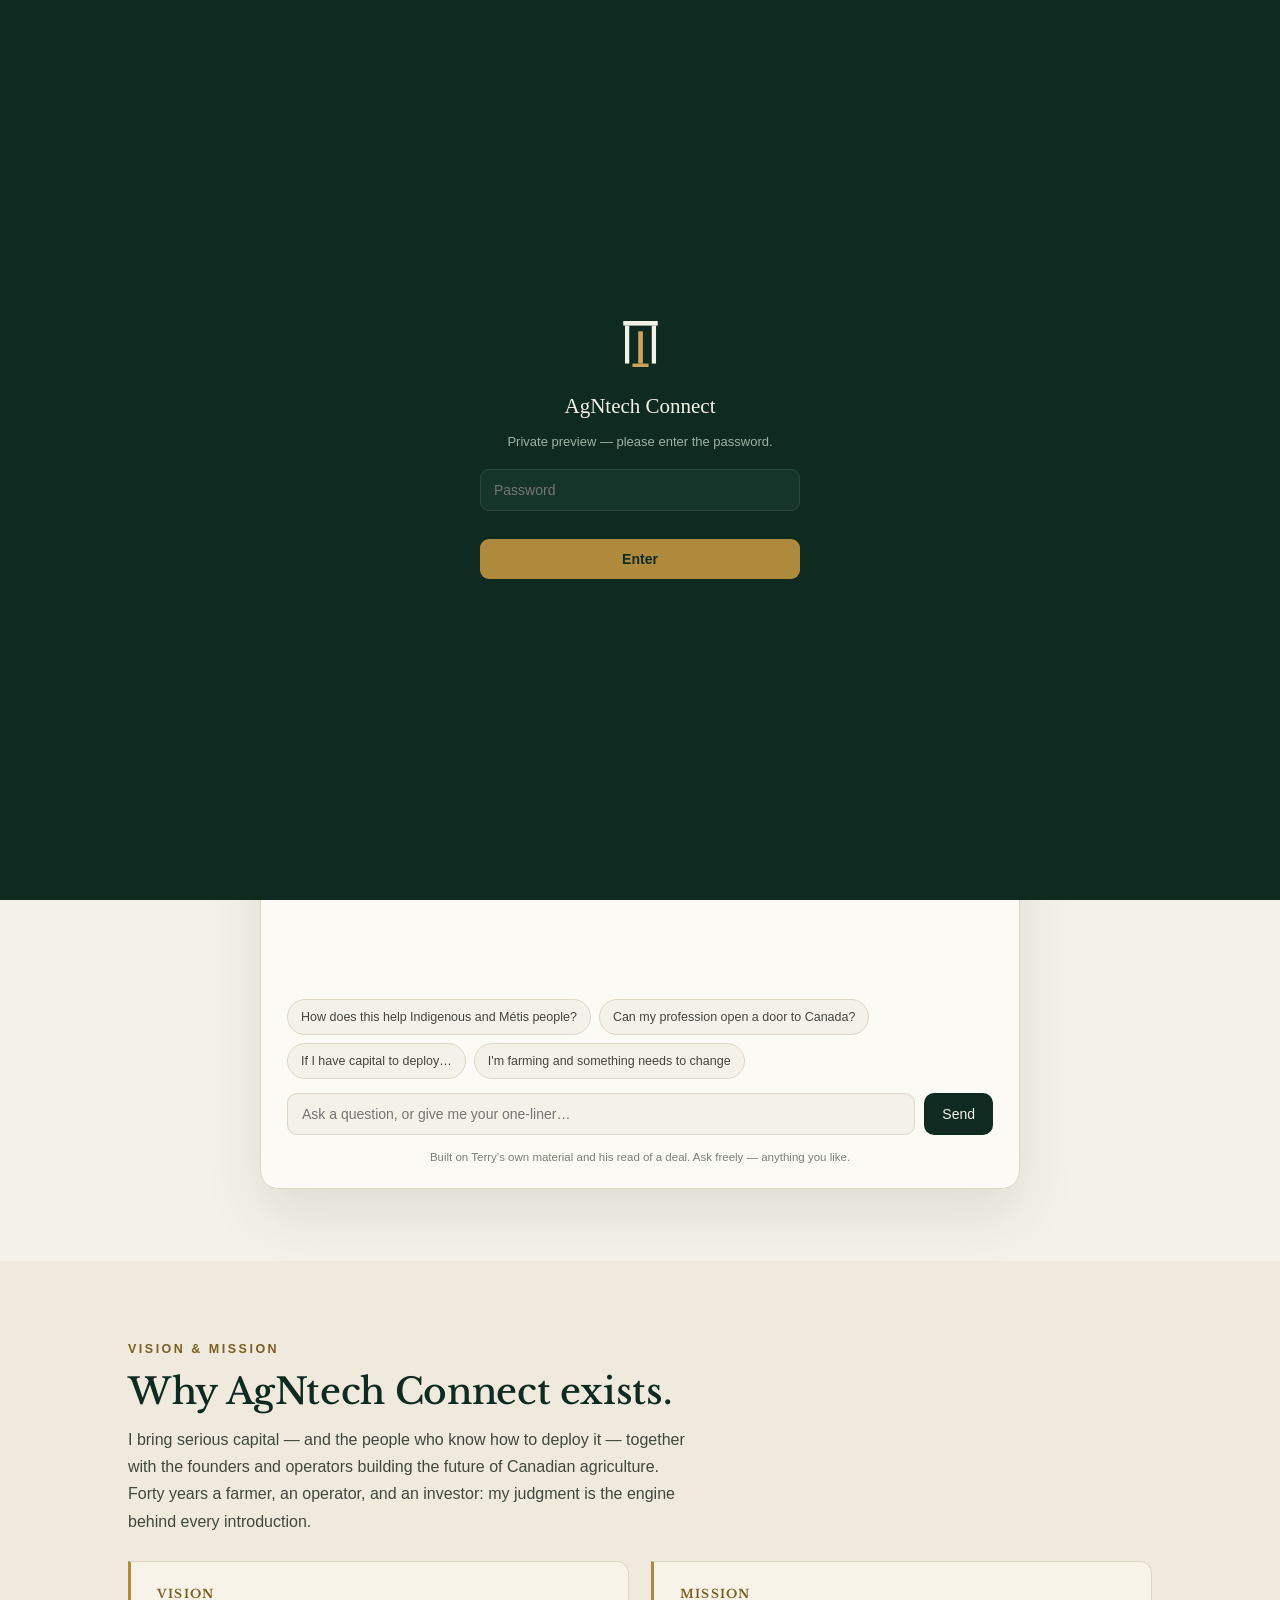
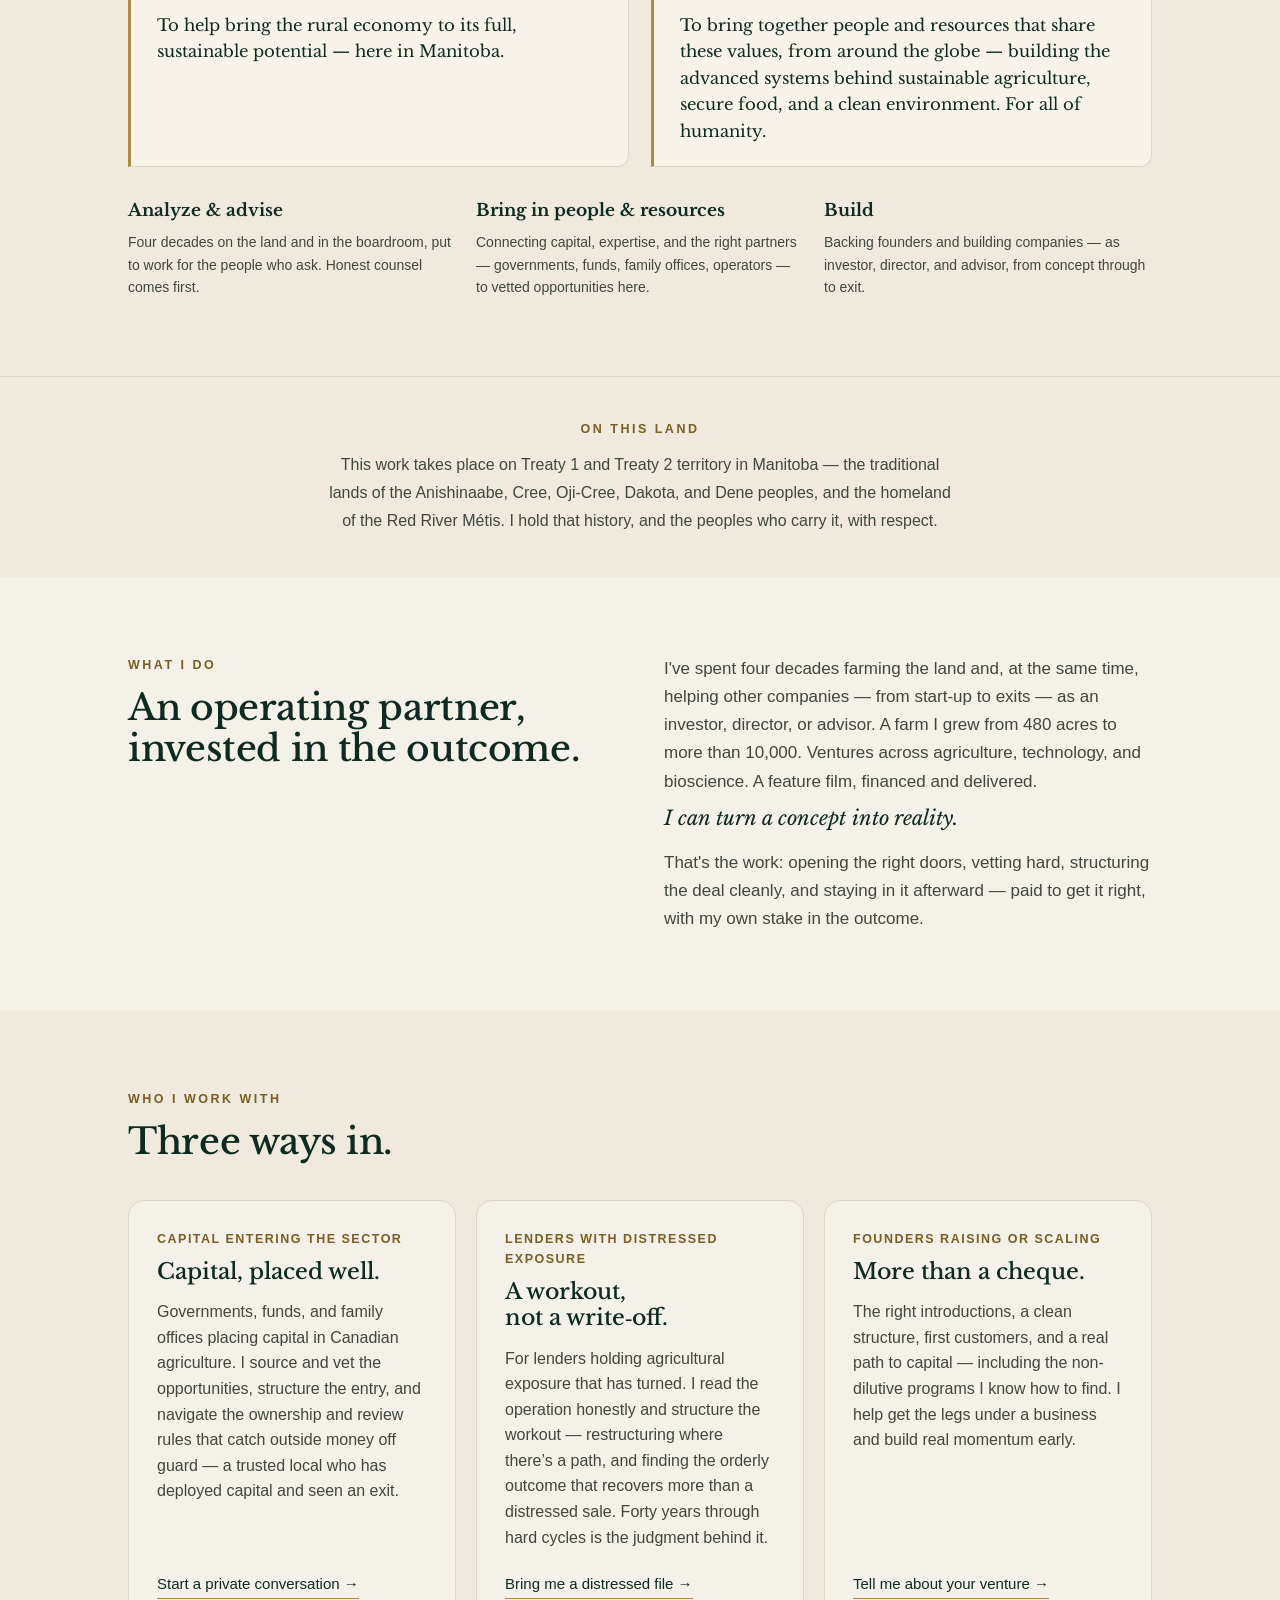
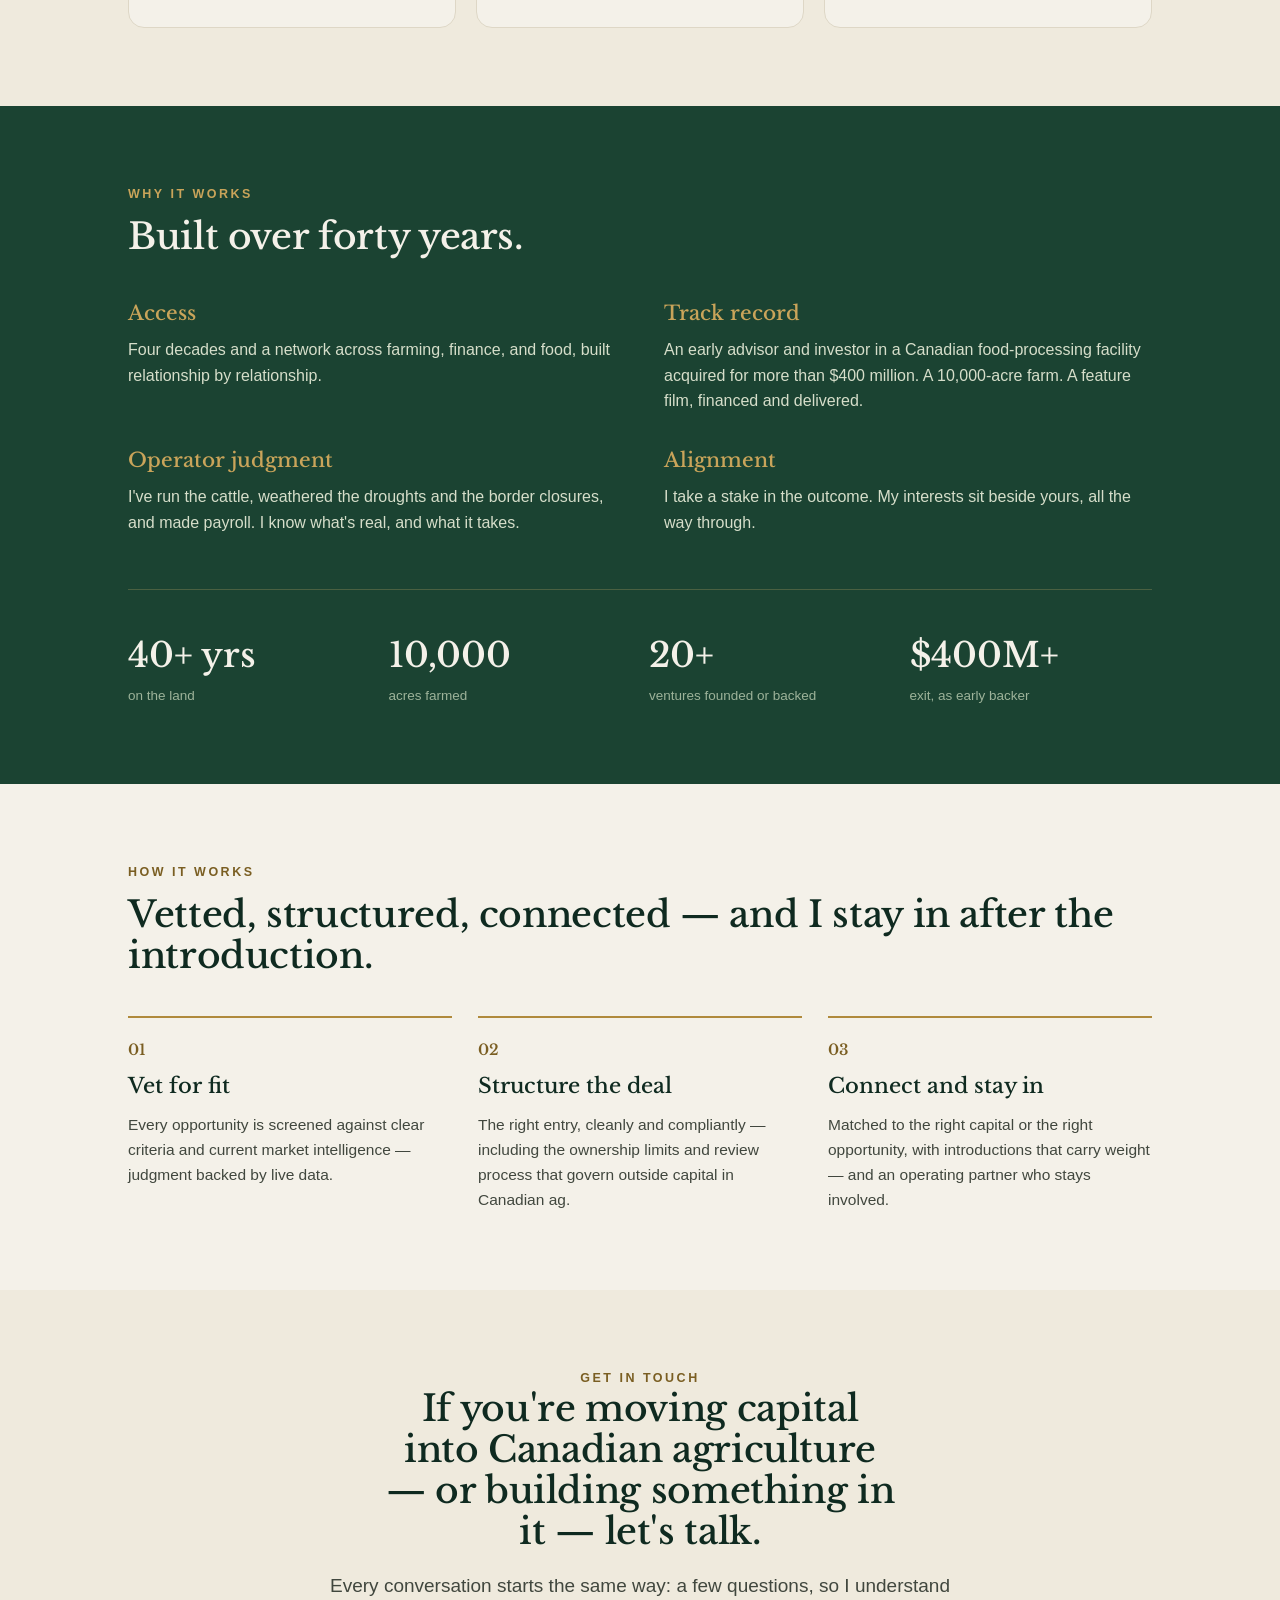
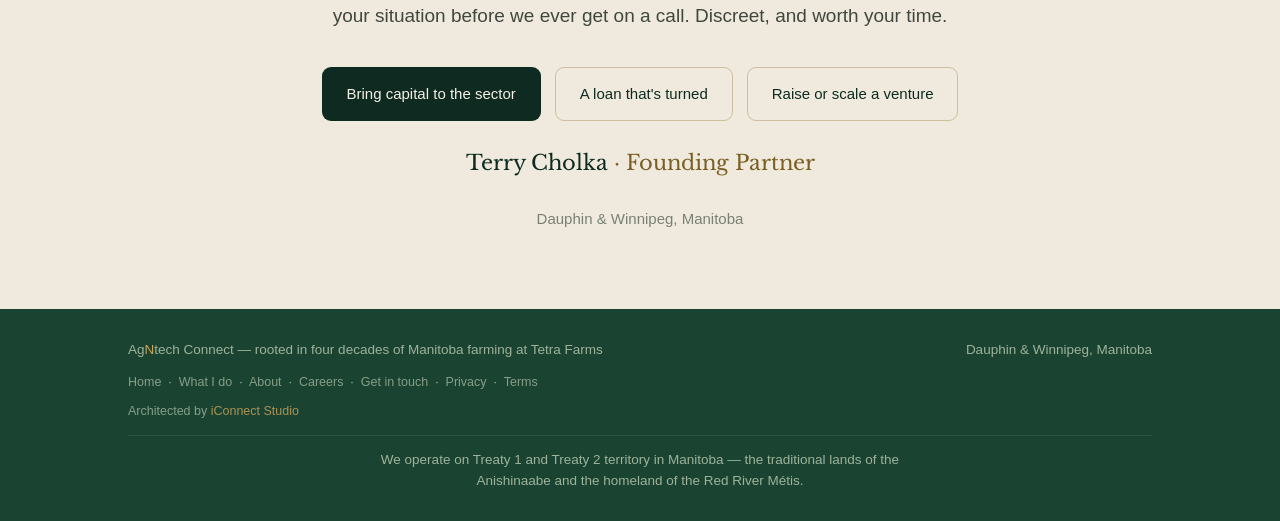
==== index.html @ 9636f8d1 "mark: centre column foot is brass, matching the artwork" ====
<!DOCTYPE html>
<html lang="en">
<head>
<meta charset="utf-8">
<meta name="viewport" content="width=device-width, initial-scale=1">
<title>AgNtech Connect — a trusted navigator for capital entering Canadian agriculture</title>
<link rel="preconnect" href="https://fonts.googleapis.com">
<link rel="preconnect" href="https://fonts.gstatic.com" crossorigin>
<link href="https://fonts.googleapis.com/css2?family=Libre+Baskerville:ital,wght@0,400;0,700;1,400&display=swap" rel="stylesheet">
<style>
  :root{
    --cream:#F4F1E9; --cream2:#EFEADD; --paper:#F7F3E9;
    --ink:#0F2A20; --body:#41473E; --muted:#7A8076;
    --green:#0F2A20; --green-d:#0A1F17; --green-deep:#1B4332;
    --gold:#B08A3C; --gold-2:#8F6F2E; --gold-text:#7A5E22; --gold-dark:#C9A45A;
    --line:#DED7C6; --on-dark:#F4F1E9; --sage-dark:#9DB39A;
    --df:'Libre Baskerville',Georgia,serif; --bf:'Helvetica Neue',Arial,system-ui,sans-serif;
  }
  *{box-sizing:border-box;margin:0;padding:0}
  html{scroll-behavior:smooth}
  body{background:var(--cream);color:var(--ink);font-family:var(--bf);-webkit-font-smoothing:antialiased;line-height:1.6}
  a{color:inherit;text-decoration:none}
  .wrap{max-width:1080px;margin:0 auto;padding:0 28px}

  /* nav */
  nav{position:sticky;top:0;z-index:50;background:rgba(250,245,235,.86);backdrop-filter:blur(10px);border-bottom:1px solid var(--line)}
  .navin{max-width:1080px;margin:0 auto;padding:15px 28px;display:flex;align-items:center;justify-content:space-between;gap:16px}
  .brand{display:flex;align-items:center;gap:9px;font-family:var(--df);font-weight:600;font-size:20px;letter-spacing:-.01em;color:var(--ink);cursor:pointer}
  .brand .n{color:var(--green)}
  .mark{width:27px;height:36px;flex:none}
  .navlinks{display:flex;align-items:center;gap:26px;font-size:14.5px;color:var(--body)}
  .navlinks a:hover{color:var(--green)}
  .nav-live::before{content:"";display:inline-block;width:5px;height:5px;border-radius:50%;background:var(--gold);margin-right:7px;vertical-align:middle}
  .navbtn{background:var(--green);color:var(--on-dark);padding:9px 16px;border-radius:8px;font-size:14px;font-weight:500}
  .navbtn:hover{background:var(--green-d)}
  @media(max-width:680px){.navlinks a:not(.navbtn){display:none}}

  /* hero */
  .hero{background:var(--green-deep);color:var(--on-dark);position:relative;overflow:hidden}
  .hero .wrap{padding-top:88px;padding-bottom:92px;position:relative;z-index:2}
  .eyebrow{font-size:13px;letter-spacing:3px;text-transform:uppercase;color:var(--gold-dark);font-weight:600}
  .hero h1{font-family:var(--df);font-weight:500;font-size:54px;line-height:1.08;letter-spacing:-.015em;margin-top:20px;max-width:30ch}
  .hero .sub{font-size:20px;color:#D8E0CB;margin-top:24px;max-width:60ch;line-height:1.55}
  .cta{display:flex;gap:14px;flex-wrap:wrap;margin-top:36px}
  .btn{padding:14px 24px;border-radius:9px;font-size:15px;font-weight:500;cursor:pointer;transition:.15s;border:1px solid transparent;display:inline-block}
  .btn.primary{background:var(--gold-dark);color:#2A2208}
  .btn.primary:hover{background:#e6c986}
  .btn.ghost{background:transparent;color:var(--on-dark);border-color:rgba(241,233,216,.4)}
  .btn.ghost:hover{border-color:var(--on-dark)}
  .tagline{margin-top:42px;font-family:var(--df);font-style:italic;font-size:20px;color:var(--sage-dark)}
  .hero-rule{width:54px;height:3px;background:var(--gold-dark);margin-top:44px;opacity:.8}
  .hero-wheat{position:absolute;right:7%;top:50%;transform:translateY(-50%);width:240px;opacity:.13;z-index:1}
  /* below this the mark would sit behind the headline */
  @media(max-width:1000px){.hero-wheat{display:none}}
  @media(max-width:680px){.hero h1{font-size:38px}.hero .sub{font-size:17px}}

  /* sections */
  section{padding:78px 0}
  .sec-eyebrow{font-size:12.5px;letter-spacing:2.5px;text-transform:uppercase;color:var(--gold-text);font-weight:600}
  h2{font-family:var(--df);font-weight:500;font-size:36px;line-height:1.14;letter-spacing:-.01em;margin-top:12px}
  .lead{font-size:19px;color:var(--body);margin-top:18px;max-width:62ch;line-height:1.6}

  .prop{display:grid;grid-template-columns:1fr 1fr;gap:48px;align-items:start}
  @media(max-width:760px){.prop{grid-template-columns:1fr;gap:20px}}
  .prop p{font-size:17px;color:var(--body);line-height:1.65}
  .prop p + p{margin-top:14px}

  /* two paths */
  .paths{background:var(--cream2)}
  .pathgrid{display:grid;grid-template-columns:1fr 1fr 1fr;gap:20px;margin-top:38px}
  @media(max-width:860px){.pathgrid{grid-template-columns:1fr}}
  .path{background:var(--cream);border:1px solid var(--line);border-radius:16px;padding:28px;display:flex;flex-direction:column}
  .path .tag{font-size:12.5px;letter-spacing:1.5px;text-transform:uppercase;font-weight:600;color:var(--gold-text)}
  .path h3{font-family:var(--df);font-weight:500;font-size:22px;margin-top:10px;line-height:1.2;text-wrap:balance}
  .path p{font-size:16px;color:var(--body);margin-top:14px;line-height:1.6;flex:1}
  .path .go{margin-top:22px;font-weight:500;font-size:15px;color:var(--green);align-self:flex-start;border-bottom:1.5px solid var(--gold);padding-bottom:2px}
  .path.lead{border-color:#cdbf9f;box-shadow:0 10px 30px rgba(43,90,46,.07)}
  .path.lead .leadmark{font-size:11.5px;color:var(--green);background:#E7EFE0;border-radius:999px;padding:3px 10px;align-self:flex-start;margin-bottom:14px;font-weight:600;letter-spacing:.04em}

  /* moat */
  .moat{background:var(--green-deep);color:var(--on-dark)}
  .moat .sec-eyebrow{color:var(--gold-dark)}
  .moat h2{color:var(--on-dark)}
  .pillars{display:grid;grid-template-columns:1fr 1fr;gap:30px 48px;margin-top:40px}
  @media(max-width:760px){.pillars{grid-template-columns:1fr}}
  .pillar h4{font-family:var(--df);font-weight:500;font-size:20px;color:var(--gold-dark)}
  .pillar p{font-size:16px;color:#D6DECA;margin-top:8px;line-height:1.6}
  .stats{display:grid;grid-template-columns:repeat(4,1fr);gap:18px;margin-top:54px;padding-top:38px;border-top:1px solid rgba(216,184,110,.25)}
  @media(max-width:680px){.stats{grid-template-columns:1fr 1fr;gap:28px 18px}}
  .stat .num{font-family:var(--df);font-weight:500;font-size:34px;color:var(--on-dark)}
  .stat .lbl{font-size:13.5px;color:var(--sage-dark);margin-top:4px;line-height:1.4}

  /* how */
  .steps{display:grid;grid-template-columns:repeat(3,1fr);gap:26px;margin-top:40px}
  @media(max-width:760px){.steps{grid-template-columns:1fr;gap:18px}}
  .step{padding-top:20px;border-top:2px solid var(--gold)}
  .step .k{font-family:var(--df);font-size:15px;color:var(--gold-text);font-weight:600}
  .step h4{font-family:var(--df);font-weight:500;font-size:21px;margin-top:8px}
  .step p{font-size:15.5px;color:var(--body);margin-top:10px;line-height:1.6}

  /* insights bulletin */
  .insights{background:var(--cream)}
  .insights .lead{max-width:60ch}
  .bulletin{margin-top:34px;display:grid;grid-template-columns:repeat(3,1fr);gap:22px}
  @media(max-width:760px){.bulletin{grid-template-columns:1fr;gap:16px}}
  .bcard{padding-top:18px;border-top:2px solid var(--gold)}
  .bcard .btag{font-family:var(--bf);font-size:11px;letter-spacing:.14em;text-transform:uppercase;color:var(--gold-text);font-weight:700}
  .bcard .bnote{font-size:15px;color:var(--body);margin-top:9px;line-height:1.62}
  .bull-headline{grid-column:1/-1;font-family:var(--df);font-weight:500;font-size:22px;color:var(--ink);margin-bottom:2px}
  .bull-loading{grid-column:1/-1;color:var(--muted);font-size:15px;padding:8px 0}
  .bull-closing{grid-column:1/-1;font-size:15.5px;color:var(--body);font-style:italic;margin-top:6px;line-height:1.6}
  .bull-note{margin-top:22px;font-size:12.5px;color:var(--muted)}
  .bull-note a{color:var(--green);font-weight:500;border-bottom:1px solid var(--gold);cursor:pointer}
  .bull-dateline{grid-column:1/-1;display:flex;align-items:baseline;gap:10px;padding-bottom:14px;margin-bottom:10px;border-bottom:1px solid var(--line)}
  .bull-dateline .bd-kicker{font-family:var(--bf);font-size:11px;letter-spacing:.14em;text-transform:uppercase;color:var(--gold-text);font-weight:700}
  .bull-dateline .bd-date{font-family:var(--df);font-weight:500;font-size:15.5px;color:var(--ink)}

  /* booking */
  .booking{margin-top:32px;max-width:560px;margin-left:auto;margin-right:auto}
  .book-or{font-size:13.5px;color:var(--muted);margin-bottom:12px}
  .book-fallback{display:inline-block;background:var(--green);color:var(--on-dark);text-decoration:none;padding:13px 26px;border-radius:10px;font-size:14.5px;font-weight:600;font-family:var(--bf)}
  .book-fallback:hover{background:var(--green-deep)}
  .calembed{border-radius:12px;overflow:hidden;border:1px solid var(--line);min-height:660px;background:#fff}

  /* close */
  .close{background:var(--cream2);text-align:center}
  .close h2{max-width:20ch;margin:0 auto}
  .close .lead{margin:18px auto 0}
  .close .cta{justify-content:center}
  .contact{margin-top:26px;font-size:15px;color:var(--muted)}
  .contact a{color:var(--green);font-weight:500;border-bottom:1px solid var(--gold)}

  footer{background:var(--green-deep);color:var(--sage-dark);font-size:13.5px;padding:30px 0}
  footer .row{display:flex;justify-content:space-between;flex-wrap:wrap;gap:10px}
  footer .treaty{justify-content:center;margin-top:14px;border-top:1px solid rgba(255,255,255,.08);padding-top:14px}
  footer .treaty span{text-align:center;max-width:72ch;line-height:1.5}
  footer .n{color:var(--gold-dark)}
  /* vision & mission */
  .vision{background:#EFEADD}
  .vislead{font-size:16px;color:var(--body);line-height:1.7;max-width:64ch;margin-top:14px}
  .vm{display:grid;grid-template-columns:1fr 1fr;gap:22px;margin:26px 0 30px}
  @media(max-width:680px){.vm{grid-template-columns:1fr}}
  .vmcard{background:#F7F3E9;border:1px solid var(--line);border-left:3px solid var(--gold);border-radius:0 12px 12px 0;padding:22px 26px}
  .vmlabel{font-family:var(--df);font-size:12px;letter-spacing:.1em;text-transform:uppercase;color:var(--gold-text);font-weight:700;margin-bottom:9px}
  .vmcard p{font-family:var(--df);font-size:16.5px;color:var(--ink);line-height:1.6}
  .vpills{display:grid;grid-template-columns:repeat(3,1fr);gap:20px;margin-top:8px}
  @media(max-width:680px){.vpills{grid-template-columns:1fr}}
  .vpill h4{font-family:var(--df);font-size:17px;color:var(--green);margin-bottom:7px}
  .vpill p{font-size:14px;color:var(--body);line-height:1.6}
  .land{background:var(--cream2);padding:42px 0;border-top:1px solid var(--line)}
  .landinner{max-width:70ch;margin:0 auto;text-align:center}
  .land .sec-eyebrow{color:var(--gold-text);margin-bottom:12px}
  .land p{font-size:16px;color:var(--body);line-height:1.75}

  /* Ask Terry — AI front door */
  .askwrap{background:var(--cream);padding-bottom:72px}
  .askcard{max-width:760px;margin:-54px auto 0;background:#FCFAF4;border:1px solid var(--line);border-radius:18px;box-shadow:0 24px 60px rgba(21,46,24,.10);padding:26px 26px 22px;position:relative;z-index:5}
  .askhead{display:flex;align-items:center;gap:13px}
  .askav{width:46px;height:46px;border-radius:50%;background:var(--green);color:var(--on-dark);display:flex;align-items:center;justify-content:center;font-family:var(--df);font-weight:600;font-size:20px;flex:none}
  .asktitle{font-family:var(--df);font-weight:600;font-size:19px;display:flex;align-items:center;gap:9px}
  .aibadge{font-size:10px;letter-spacing:.06em;text-transform:uppercase;color:var(--gold-text);border:1px solid #ddcba0;border-radius:999px;padding:2px 8px;font-weight:600;font-family:var(--bf)}
  .asksub{font-size:13.5px;color:var(--muted);margin-top:2px}
  .transcript{margin-top:18px;height:250px;overflow-y:auto;display:flex;flex-direction:column;gap:10px;padding-right:6px}
  .msg{max-width:84%;font-size:14px;line-height:1.5;padding:11px 14px;border-radius:14px}
  .msg.bot{background:var(--cream2);color:var(--ink);align-self:flex-start;border-bottom-left-radius:4px}
  .msg.user{background:var(--green);color:var(--on-dark);align-self:flex-end;border-bottom-right-radius:4px}
  .go2{display:block;margin-top:10px;color:var(--green);font-weight:500;border-bottom:1.5px solid var(--gold);font-size:13px}
  /* max-height is only here so the collapse can animate -- it must never be
     the thing that decides how many pills are visible. Two rows fit on a
     desktop, four stack on a phone, and a wrapped pill can take two lines,
     so the open value is set well clear of any of that. */
  .chips{display:flex;flex-wrap:wrap;gap:8px;margin-top:14px;max-height:400px;overflow:hidden;transition:opacity .2s ease,max-height .3s ease,margin-top .3s ease}
  .chips.busy{opacity:0;max-height:0;margin-top:0;pointer-events:none}
  @media(prefers-reduced-motion:reduce){.chips{transition:none}}
  .chip2{font-size:12.5px;background:var(--cream);border:1px solid var(--line);border-radius:999px;padding:7px 13px;cursor:pointer;color:var(--body);transition:.13s}
  /* On a phone the pills each take a row anyway, and at mixed widths with some
     wrapping to two lines they read as broken. One full-width row each reads
     as a menu instead. 12px padding puts the tap target at ~44px. */
  @media(max-width:560px){
    .chips{gap:7px;margin-top:12px;flex-direction:column;align-items:stretch}
    .chip2{font-size:13px;padding:12px 15px;text-align:left;border-radius:12px}
  }
  .chip2:hover{border-color:var(--green);color:var(--green)}
  .askinput{display:flex;gap:9px;margin-top:14px}
  .askinput input{flex:1;background:var(--cream);border:1px solid var(--line);border-radius:10px;padding:12px 14px;font-size:14px;font-family:var(--bf);color:var(--ink);outline:none}
  .askinput input:focus{border-color:var(--green)}
  .asksend{background:var(--green);color:var(--on-dark);border:none;border-radius:10px;padding:0 18px;font-size:14px;font-weight:500;cursor:pointer;font-family:var(--bf)}
  .asksend:hover{background:var(--green-d)}
  .askfoot{font-size:11.5px;color:var(--muted);margin-top:14px;line-height:1.5;text-align:center}

  /* intake modal */
  /* overlay redefined below with centered, viewport-fit modal */
  .overlay.open{display:flex}
  .overlay{position:fixed;inset:0;background:rgba(21,46,24,.55);z-index:100;display:none;align-items:center;justify-content:center;padding:24px 20px}
  .modal{background:var(--cream);border-radius:18px;max-width:560px;width:100%;padding:28px 32px;box-shadow:0 30px 80px rgba(0,0,0,.32);position:relative;max-height:calc(100vh - 48px);display:flex;flex-direction:column}
  #mbody{overflow-y:auto;overflow-x:hidden;margin:-4px -8px 0;padding:4px 8px 2px;flex:1;min-height:0}
  .mclose{position:absolute;top:14px;right:16px;width:34px;height:34px;border:none;background:transparent;color:var(--muted);font-size:24px;line-height:1;cursor:pointer;border-radius:8px}
  .mclose:hover{background:var(--cream2);color:var(--ink)}
  .mstep{font-size:11.5px;letter-spacing:.12em;text-transform:uppercase;color:var(--gold-text);font-weight:600}
  .mh{font-family:var(--df);font-weight:500;font-size:25px;margin-top:8px;line-height:1.2}
  .mp{font-size:15px;color:var(--body);margin-top:10px;line-height:1.55}
  .dbtn{display:block;width:100%;text-align:left;background:var(--cream);border:1px solid var(--line);border-radius:13px;padding:18px 20px;margin-top:14px;cursor:pointer;transition:.13s}
  .dbtn:hover{border-color:var(--green);box-shadow:0 6px 18px rgba(43,90,46,.08)}
  .dbt{display:block;font-family:var(--df);font-weight:500;font-size:18px;color:var(--ink)}
  .dbd{display:block;font-size:13.5px;color:var(--muted);margin-top:5px;line-height:1.45}
  .opts{display:flex;flex-direction:column;gap:10px;margin-top:20px}
  .opt{text-align:left;background:var(--cream);border:1px solid var(--line);border-radius:11px;padding:14px 16px;font-size:15px;color:var(--ink);cursor:pointer;font-family:var(--bf);transition:.13s}
  .opt:hover{border-color:var(--green);background:#fff}
  .verdict{border-radius:13px;padding:18px 20px;font-size:15.5px;line-height:1.55;margin-top:18px}
  .verdict.good{background:#E7EFE0;color:var(--green-d);border:1px solid #cfe0c2}
  .verdict.soft{background:#F6EEDD;color:#7a5e22;border:1px solid #e6d6b3}
  .form{margin-top:18px;display:flex;flex-direction:column;gap:13px}
  .fg label{display:block;font-size:13px;color:var(--body);font-weight:500;margin-bottom:5px}
  .fg input,.fg textarea{width:100%;background:var(--cream);border:1px solid var(--line);border-radius:9px;padding:11px 13px;font-size:14px;font-family:var(--bf);color:var(--ink);outline:none;resize:vertical}
  .fg input:focus,.fg textarea:focus{border-color:var(--green)}
  .consent{display:flex;gap:9px;align-items:flex-start;font-size:13px;color:var(--body);margin-top:16px;line-height:1.45;cursor:pointer}
  .consent input{margin-top:3px;flex:none}
  .mbtn{width:100%;border:none;border-radius:10px;padding:14px;font-size:15px;font-weight:500;cursor:pointer;font-family:var(--bf);margin-top:18px}
  .mbtn.primary{background:var(--green);color:var(--on-dark)}
  .mbtn.primary:hover{background:var(--green-d)}
  .mback{background:none;border:none;color:var(--muted);font-size:13.5px;cursor:pointer;margin-top:14px;font-family:var(--bf);padding:4px 2px}
  .mback:hover{color:var(--ink)}
  .donecheck{width:54px;height:54px;border-radius:50%;background:#E7EFE0;color:var(--green);display:flex;align-items:center;justify-content:center;font-size:28px;margin:6px auto 0}
  .cerr{color:#b4452e;font-size:13px;margin-top:8px}

  /* ===== Ask Terry — enhanced widget (typing, classify-tags, full-screen) ===== */
  .askexpand{margin-left:auto;background:none;border:1px solid var(--line);color:var(--muted);width:32px;height:32px;border-radius:8px;cursor:pointer;display:flex;align-items:center;justify-content:center;flex:none;transition:.13s}
  .askexpand:hover{border-color:var(--green);color:var(--green)}
  .askexpand svg{width:15px;height:15px}
  .aitags{display:flex;flex-wrap:wrap;gap:6px}
  .aitags:not(:empty){margin-top:12px}
  .aitag-pop{font-size:11px;letter-spacing:.02em;padding:3px 9px;border-radius:999px;border:1px solid #cfe0c2;background:#E7EFE0;color:var(--green-d);opacity:0;transform:translateY(4px);animation:tagpop .3s ease forwards}
  .aitag-pop.sig{border-color:#ddcba0;background:#F6EEDD;color:var(--gold-text);font-weight:600}
  @keyframes tagpop{to{opacity:1;transform:translateY(0)}}
  .msg.typing{display:inline-flex;gap:5px;align-items:center;width:auto;max-width:none}
  .msg.typing span{width:6px;height:6px;border-radius:50%;background:var(--muted);opacity:.5;animation:tdot 1.1s infinite ease-in-out}
  .msg.typing span:nth-child(2){animation-delay:.16s}
  .msg.typing span:nth-child(3){animation-delay:.32s}
  @keyframes tdot{0%,60%,100%{transform:translateY(0);opacity:.4}30%{transform:translateY(-4px);opacity:.95}}
  .caret{display:inline-block;width:2px;height:1.05em;background:var(--green);margin-left:1px;vertical-align:-2px;animation:cblink 1s steps(1) infinite}
  @keyframes cblink{50%{opacity:0}}
  .askfs-backdrop{position:fixed;inset:0;background:rgba(15,42,32,.5);z-index:150;display:none}
  .askfs-backdrop.on{display:block}
  body.askfs-open{overflow:hidden}
  .askcard.fs{position:fixed;top:24px;bottom:24px;left:50%;transform:translateX(-50%);width:min(940px,calc(100vw - 36px));max-width:none;height:auto;margin:0;z-index:160;display:flex;flex-direction:column;box-shadow:0 30px 90px rgba(15,42,32,.4)}
  .askcard.fs .transcript{flex:1;height:auto;max-height:none}
  @media(max-width:680px){.askcard.fs{top:10px;bottom:10px;width:calc(100vw - 20px)}}
  @media(prefers-reduced-motion:reduce){.aitag-pop,.msg.typing span,.caret{animation:none;opacity:1;transform:none}}

  /* ── mobile menu ─────────────────────────────────────── */
  .burger{display:none;background:none;border:none;padding:8px;cursor:pointer;line-height:0}
  .burger span{display:block;width:22px;height:2px;background:var(--ink);margin:4px 0;border-radius:2px;transition:.2s}
  .mobmenu{position:fixed;inset:0;z-index:60;background:var(--green-deep);display:none;flex-direction:column;padding:22px 26px}
  .mobmenu.open{display:flex}
  .mobmenu .mtop{display:flex;justify-content:space-between;align-items:center;margin-bottom:26px}
  .mobmenu .mbrand{font-family:var(--df);font-size:19px;color:var(--cream)}
  .mobmenu .mclose{background:none;border:none;color:var(--cream);font-size:30px;line-height:1;cursor:pointer;padding:0 4px}
  .mobmenu a{color:var(--cream);text-decoration:none;font-family:var(--df);font-size:23px;padding:15px 0;border-bottom:1px solid rgba(255,255,255,.10)}
  .mobmenu a.sm{font-family:var(--bf);font-size:15px;color:var(--sage-dark);border-bottom:none;padding:9px 0}
  .mobmenu .mcta{margin-top:22px;background:var(--gold);color:var(--green);text-align:center;border-radius:10px;padding:14px;font-weight:700;font-family:var(--bf);font-size:15px;border-bottom:none}
  @media(max-width:720px){ .burger{display:block} }
  /* ── sticky mobile CTA ───────────────────────────────── */
  .stickycta{display:none}
  @media(max-width:720px){
    .stickycta{display:block;position:fixed;left:0;right:0;bottom:0;z-index:50;background:rgba(27,67,50,.96);backdrop-filter:blur(6px);padding:10px 14px;border-top:1px solid rgba(255,255,255,.10)}
    .stickycta a{display:block;background:var(--gold);color:var(--green);text-align:center;text-decoration:none;font-weight:700;font-size:15px;padding:13px;border-radius:10px;font-family:var(--bf)}
    body{padding-bottom:74px}
  }
  /* ── mobile scroll/priority pass ─────────────────────── */
  @media(max-width:720px){
    section, header.hero, .block, .steps-wrap, .reach, .silos, .land{padding-top:34px !important;padding-bottom:34px !important}
    .hero{padding-top:30px !important}
    h1{font-size:31px !important;line-height:1.14 !important}
    h2, h2.sh{font-size:24px !important}
    .lead, .sub{font-size:16px !important}
    .wrap{padding-left:20px;padding-right:20px}
  }

  /* ── mobile: hero priority — get the three doors above the fold ── */
  @media(max-width:720px){
    .hero{padding-top:24px !important;padding-bottom:26px !important}
    .hero h1{font-size:29px !important;line-height:1.15 !important}
    .hero .sub{font-size:15.5px !important;margin-top:12px !important}
    .hero .quote, .hero blockquote{display:none}          /* the pull-quote pushes the doors down */
    .cta{flex-direction:column;gap:9px;margin-top:18px}
    .cta .btn{width:100%;text-align:center;padding:14px}
    /* Ask Terry: room to breathe above the sticky bar */
    .askwrap, .askcard{margin-bottom:12px}
    /* intake modal: never scroll-inside-a-scroll */
    .mcard, .modal-card{max-height:88vh;overflow-y:auto}
  }
</style>
</head>
<body>

  <!-- ===== PRIVATE-PREVIEW PASSWORD GATE — delete this whole block (div#gate + the following <script>) to make a page public ===== -->
  <div id="gate" style="position:fixed;inset:0;z-index:99999;background:#0F2A20;display:flex;align-items:center;justify-content:center;font-family:'Helvetica Neue',Arial,sans-serif">
    <div style="text-align:center;width:320px;max-width:86vw">
      <svg viewBox="0 0 30 40" width="35" height="46" style="margin-bottom:16px" aria-hidden="true"><rect x="0" y="0" width="30" height="4" fill="#F4F1E9"/><rect x="1.5" y="4" width="3.7" height="33" fill="#F4F1E9"/><rect x="24.8" y="4" width="3.7" height="33" fill="#F4F1E9"/><rect x="13" y="9" width="4.1" height="28" fill="#C9A45A"/><rect x="8" y="37" width="14" height="3" fill="#C9A45A"/></svg>
      <div style="font-family:Georgia,'Times New Roman',serif;color:#F4F1E9;font-size:21px;margin-bottom:8px">AgNtech Connect</div>
      <div style="color:#9DB3A4;font-size:13px;margin-bottom:18px;line-height:1.5">Private preview — please enter the password.</div>
      <input id="gpw" type="password" placeholder="Password" style="width:100%;padding:12px 13px;border-radius:9px;border:1px solid #2C4A3B;background:#15352A;color:#F4F1E9;font-size:14px;outline:none;font-family:inherit">
      <div id="gerr" style="color:#E2B66A;font-size:12.5px;height:15px;margin-top:7px"></div>
      <button id="gbtn" style="width:100%;margin-top:6px;padding:12px;border:none;border-radius:9px;background:#B08A3C;color:#0F2A20;font-size:14px;font-weight:700;cursor:pointer;font-family:inherit">Enter</button>
    </div>
  </div>
  <script>
    var GATE_PASSWORD = "terry-preview-26";   /* <-- change this to any password you like */
    (function(){ try{ if(sessionStorage.getItem('agn_gate')==='ok'){ var g=document.getElementById('gate'); if(g) g.parentNode.removeChild(g); } }catch(e){} })();
    function gateOpen(){
      if(document.getElementById('gpw').value === GATE_PASSWORD){
        try{ sessionStorage.setItem('agn_gate','ok'); }catch(e){}
        var g=document.getElementById('gate'); if(g) g.parentNode.removeChild(g);
      } else { document.getElementById('gerr').textContent = 'Incorrect \u2014 try again.'; }
    }
    document.getElementById('gbtn').addEventListener('click', gateOpen);
    document.getElementById('gpw').addEventListener('keydown', function(e){ if(e.key==='Enter') gateOpen(); });
    document.getElementById('gpw').focus();
  </script>


  <nav>
    <div class="navin">
      <span class="brand" role="button" tabindex="0" aria-label="Back to top" onclick="toTop()" onkeydown="if(event.key==='Enter'||event.key===' '){event.preventDefault();toTop();}">
        <svg class="mark" viewBox="0 0 30 40" aria-hidden="true"><rect x="0" y="0" width="30" height="4" fill="#0F2A20"/><rect x="1.5" y="4" width="3.7" height="33" fill="#0F2A20"/><rect x="24.8" y="4" width="3.7" height="33" fill="#0F2A20"/><rect x="13" y="9" width="4.1" height="28" fill="#B08A3C"/><rect x="8" y="37" width="14" height="3" fill="#B08A3C"/></svg>
        AgNtech Connect
      </span>
      <div class="navlinks">
        <a href="#vision">Vision</a>
        <a href="services.html">What I do</a>
        <a href="#why">Why it works</a>
        <a href="#insights" class="nav-live">Insights</a>
        <a href="about.html">About</a>
        <a href="contact.html" class="navbtn">Get in touch</a>
      </div>
      <button class="burger" onclick="openMob()" aria-label="Menu"><span></span><span></span><span></span></button>
    </div>
  </nav>

  <div class="mobmenu" id="mobmenu">
    <div class="mtop">
      <span class="mbrand" role="button" tabindex="0" aria-label="Back to top" style="cursor:pointer" onclick="closeMob&&closeMob();toTop()">Ag<span style="color:#C9A45A">N</span>tech Connect</span>
      <button class="mclose" onclick="closeMob()" aria-label="Close menu">&times;</button>
    </div>
    <a href="index.html">Home</a>
    <a href="index.html#vision">Vision &amp; Mission</a>
    <a href="services.html">What I do</a>
    <a href="index.html#why">Why it works</a>
    <a href="index.html#insights" class="nav-live">Insights</a>
    <a href="about.html">About</a>
    <a href="index.html#ask">Ask Terry</a>
    <div style="margin-top:16px">
      <a class="sm" href="careers.html">Careers</a>
    </div>
    <a class="mcta" href="contact.html">Get in touch</a>
  </div>

  <div class="stickycta"><a href="contact.html">Get in touch</a></div>


  <header class="hero">
    <svg class="hero-wheat" viewBox="0 0 30 40" aria-hidden="true"><rect x="0" y="0" width="30" height="4" fill="#F4F1E9"/><rect x="1.5" y="4" width="3.7" height="33" fill="#F4F1E9"/><rect x="24.8" y="4" width="3.7" height="33" fill="#F4F1E9"/><rect x="13" y="9" width="4.1" height="28" fill="#B08A3C"/><rect x="8" y="37" width="14" height="3" fill="#C9A45A"/></svg>
    <div class="wrap">
      <div class="eyebrow">Canadian Agriculture · Technology · Capital</div>
      <h1>A trusted navigator for serious capital entering Canadian agriculture.</h1>
      <p class="sub">Forty years on the land and in the boardroom. I find, vet, and structure the opportunities only a local operator can reach — and I help open the way to the capital needed.</p>
      <div class="cta">
        <a href="#ask" class="btn primary" onclick="openIntake('capital');return false;">Bring capital to the sector</a>
        <a href="#ask" class="btn ghost" onclick="openIntake('lender');return false;">A loan that's turned</a>
        <a href="#ask" class="btn ghost" onclick="openIntake('venture');return false;">Raise or scale a venture</a>
      </div>
      <div class="tagline">"I speak farmer, tech, and capital — and I connect the three."</div>
    </div>
  </header>

  <div class="askwrap" id="ask">
    <div class="wrap">
      <div class="askcard">
        <div class="askhead">
          <div class="askav">T</div>
          <div>
            <div class="asktitle">Ask Terry <span class="aibadge">AI · always on</span></div>
            <div class="asksub">Terry's perspective, not the market's. Ask how he works, or bring a deal.</div>
          </div>
          <button class="askexpand" onclick="toggleFs()" aria-label="Expand to full screen" title="Full screen"><svg viewBox="0 0 24 24" fill="none" stroke="currentColor" stroke-width="2" stroke-linecap="round" stroke-linejoin="round"><polyline points="15 3 21 3 21 9"/><polyline points="9 21 3 21 3 15"/><line x1="21" y1="3" x2="14" y2="10"/><line x1="3" y1="21" x2="10" y2="14"/></svg></button>
        </div>
        <div class="transcript" id="transcript">
          <div class="msg bot">Get Terry's read before you reach him — on a sector, a structure, or the deal you're weighing. Straight, and to the point.</div>
        </div>
        <div class="aitags" id="aitags"></div>
        <div class="chips" id="chips">
          <span class="chip2" onclick="chip(this)">How does this help Indigenous and Métis people?</span>
          <span class="chip2" onclick="chip(this)">Can my profession open a door to Canada?</span>
          <span class="chip2" onclick="chip(this)">If I have capital to deploy…</span>
          <span class="chip2" onclick="chip(this)">I'm farming and something needs to change</span>
        </div>
        <div class="askinput">
          <input id="askq" type="text" placeholder="Ask a question, or give me your one-liner…" autocomplete="off">
          <button class="asksend" onclick="send()">Send</button>
        </div>
        <div class="askfoot">Built on Terry’s own material and his read of a deal. Ask freely — anything you like.</div>
      </div>
    </div>
  </div>

  <section id="vision" class="vision">
    <div class="wrap">
      <div class="sec-eyebrow">Vision &amp; Mission</div>
      <h2>Why AgNtech Connect exists.</h2>
      <p class="vislead">I bring serious capital — and the people who know how to deploy it — together with the founders and operators building the future of Canadian agriculture. Forty years a farmer, an operator, and an investor: my judgment is the engine behind every introduction.</p>
      <div class="vm">
        <div class="vmcard">
          <div class="vmlabel">Vision</div>
          <p>To help bring the rural economy to its full, sustainable potential — here in Manitoba.</p>
        </div>
        <div class="vmcard">
          <div class="vmlabel">Mission</div>
          <p>To bring together people and resources that share these values, from around the globe — building the advanced systems behind sustainable agriculture, secure food, and a clean environment. For all of humanity.</p>
        </div>
      </div>
      <div class="vpills">
        <div class="vpill"><h4>Analyze &amp; advise</h4><p>Four decades on the land and in the boardroom, put to work for the people who ask. Honest counsel comes first.</p></div>
        <div class="vpill"><h4>Bring in people &amp; resources</h4><p>Connecting capital, expertise, and the right partners — governments, funds, family offices, operators — to vetted opportunities here.</p></div>
        <div class="vpill"><h4>Build</h4><p>Backing founders and building companies — as investor, director, and advisor, from concept through to exit.</p></div>
      </div>
    </div>
  </section>

  <section class="land">
    <div class="wrap">
      <div class="landinner">
        <div class="sec-eyebrow" style="text-align:center">On this land</div>
        <p>This work takes place on Treaty 1 and Treaty 2 territory in Manitoba — the traditional lands of the Anishinaabe, Cree, Oji-Cree, Dakota, and Dene peoples, and the homeland of the Red River Métis. I hold that history, and the peoples who carry it, with respect.</p>
      </div>
    </div>
  </section>

  <section id="what">
    <div class="wrap">
      <div class="prop">
        <div>
          <div class="sec-eyebrow">What I do</div>
          <h2>An operating partner, invested in the outcome.</h2>
        </div>
        <div>
          <p>I've spent four decades farming the land and, at the same time, helping other companies — from start-up to exits — as an investor, director, or advisor. A farm I grew from 480 acres to more than 10,000. Ventures across agriculture, technology, and bioscience. A feature film, financed and delivered.</p>
          <p style="font-family:var(--df);font-size:20px;color:var(--green);font-style:italic;margin:6px 0 12px">I can turn a concept into reality.</p>
          <p>That's the work: opening the right doors, vetting hard, structuring the deal cleanly, and staying in it afterward — paid to get it right, with my own stake in the outcome.</p>
        </div>
      </div>
    </div>
  </section>

  <section class="paths">
    <div class="wrap">
      <div class="sec-eyebrow">Who I work with</div>
      <h2>Three ways in.</h2>
      <div class="pathgrid">
        <div class="path">
          <span class="tag">Capital entering the sector</span>
          <h3>Capital, placed well.</h3>
          <p>Governments, funds, and family offices placing capital in Canadian agriculture. I source and vet the opportunities, structure the entry, and navigate the ownership and review rules that catch outside money off guard — a trusted local who has deployed capital and seen an exit.</p>
          <a href="#" class="go" onclick="openIntake('capital');return false;">Start a private conversation →</a>
        </div>
        <div class="path">
          <span class="tag">Lenders with distressed exposure</span>
          <h3>A workout, not a write‑off.</h3>
          <p>For lenders holding agricultural exposure that has turned. I read the operation honestly and structure the workout — restructuring where there’s a path, and finding the orderly outcome that recovers more than a distressed sale. Forty years through hard cycles is the judgment behind it.</p>
          <a href="#" class="go" onclick="openIntake('lender');return false;">Bring me a distressed file →</a>
        </div>
        <div class="path">
          <span class="tag">Founders raising or scaling</span>
          <h3>More than a cheque.</h3>
          <p>The right introductions, a clean structure, first customers, and a real path to capital — including the non-dilutive programs I know how to find. I help get the legs under a business and build real momentum early.</p>
          <a href="#" class="go" onclick="openIntake('venture');return false;">Tell me about your venture →</a>
        </div>
      </div>
    </div>
  </section>

  <section id="why" class="moat">
    <div class="wrap">
      <div class="sec-eyebrow">Why it works</div>
      <h2>Built over forty years.</h2>
      <div class="pillars">
        <div class="pillar"><h4>Access</h4><p>Four decades and a network across farming, finance, and food, built relationship by relationship.</p></div>
        <div class="pillar"><h4>Track record</h4><p>An early advisor and investor in a Canadian food-processing facility acquired for more than $400 million. A 10,000-acre farm. A feature film, financed and delivered.</p></div>
        <div class="pillar"><h4>Operator judgment</h4><p>I've run the cattle, weathered the droughts and the border closures, and made payroll. I know what's real, and what it takes.</p></div>
        <div class="pillar"><h4>Alignment</h4><p>I take a stake in the outcome. My interests sit beside yours, all the way through.</p></div>
      </div>
      <div class="stats">
        <div class="stat"><div class="num">40+ yrs</div><div class="lbl">on the land</div></div>
        <div class="stat"><div class="num">10,000</div><div class="lbl">acres farmed</div></div>
        <div class="stat"><div class="num">20+</div><div class="lbl">ventures founded or backed</div></div>
        <div class="stat"><div class="num">$400M+</div><div class="lbl">exit, as early backer</div></div>
      </div>
    </div>
  </section>

  <section id="how">
    <div class="wrap">
      <div class="sec-eyebrow">How it works</div>
      <h2>Vetted, structured, connected — and I stay in after the introduction.</h2>
      <div class="steps">
        <div class="step"><div class="k">01</div><h4>Vet for fit</h4><p>Every opportunity is screened against clear criteria and current market intelligence — judgment backed by live data.</p></div>
        <div class="step"><div class="k">02</div><h4>Structure the deal</h4><p>The right entry, cleanly and compliantly — including the ownership limits and review process that govern outside capital in Canadian ag.</p></div>
        <div class="step"><div class="k">03</div><h4>Connect and stay in</h4><p>Matched to the right capital or the right opportunity, with introductions that carry weight — and an operating partner who stays involved.</p></div>
      </div>
    </div>
  </section>

  <!-- ===== INSIGHTS BULLETIN (live, guardrailed; cached for the day) ===== -->
  <section id="insights" class="insights">
    <div class="wrap">
      <div class="sec-eyebrow">Insights · the current read</div>
      <h2>What's shaping Canadian agriculture right now.</h2>
      <p class="lead">A brief, plain read on the climate — where rates, trade, land and the sectors sit right now.</p>
      <div id="bulletin" class="bulletin">
        <div class="bull-loading">Reading the market…</div>
      </div>
      <div class="bull-note">General market commentary — not advice. For a read on your own operation or deal, <a href="#" onclick="document.getElementById('contact').scrollIntoView({behavior:'smooth'});return false;">get in touch</a>.</div>
    </div>
  </section>

  <section id="contact" class="close">
    <div class="wrap">
      <div class="sec-eyebrow" style="text-align:center">Get in touch</div>
      <h2>If you're moving capital into Canadian agriculture — or building something in it — let's talk.</h2>
      <p class="lead">Every conversation starts the same way: a few questions, so I understand your situation before we ever get on a call. Discreet, and worth your time.</p>
      <div class="cta">
        <a href="#" class="btn primary" style="background:var(--green);color:var(--on-dark)" onclick="openIntake('capital');return false;">Bring capital to the sector</a>
        <a href="#" class="btn ghost" style="color:var(--green);border-color:#cdbf9f" onclick="openIntake('lender');return false;">A loan that's turned</a>
        <a href="#" class="btn ghost" style="color:var(--green);border-color:#cdbf9f" onclick="openIntake('venture');return false;">Raise or scale a venture</a>
      </div>

      <!-- Booking is gated behind the intake flow (openIntake -> renderBooking) — no open self-serve booking. -->

      <p style="font-family:var(--df);font-size:21px;color:var(--ink);margin-top:26px">Terry Cholka <span style="color:var(--gold-text)">· Founding Partner</span></p>
      <div class="contact">Dauphin &amp; Winnipeg, Manitoba</div>
    </div>
  </section>

  <footer>
    <div class="wrap">
      <div class="row">
        <span>Ag<span class="n">N</span>tech Connect — rooted in four decades of Manitoba farming at Tetra Farms</span>
        <span>Dauphin &amp; Winnipeg, Manitoba</span>
      </div>
      <div class="row" style="margin-top:12px"><span style="font-size:12.5px"><a href="index.html" style="color:var(--sage-dark);text-decoration:none;opacity:.82">Home</a> &nbsp;·&nbsp; <a href="services.html" style="color:var(--sage-dark);text-decoration:none;opacity:.82">What I do</a> &nbsp;·&nbsp; <a href="about.html" style="color:var(--sage-dark);text-decoration:none;opacity:.82">About</a> &nbsp;·&nbsp; <a href="careers.html" style="color:var(--sage-dark);text-decoration:none;opacity:.82">Careers</a> &nbsp;·&nbsp; <a href="contact.html" style="color:var(--sage-dark);text-decoration:none;opacity:.82">Get in touch</a> &nbsp;·&nbsp; <a href="privacy.html" style="color:var(--sage-dark);text-decoration:none;opacity:.82">Privacy</a> &nbsp;·&nbsp; <a href="terms.html" style="color:var(--sage-dark);text-decoration:none;opacity:.82">Terms</a></span></div>
      <div class="row" style="margin-top:9px"><span style="font-size:12.5px;color:var(--sage-dark);opacity:.82">Architected by <a href="https://iconnect.studio" target="_blank" rel="noopener" style="color:var(--gold-dark);text-decoration:none">iConnect Studio</a></span></div>
      <div class="row treaty"><span>We operate on Treaty 1 and Treaty 2 territory in Manitoba — the traditional lands of the Anishinaabe and the homeland of the Red River Métis.</span></div>
    </div>
  </footer>

  <div class="overlay" id="overlay" onclick="if(event.target===this)closeIntake()">
    <div class="modal">
      <button class="mclose" onclick="closeIntake()" aria-label="Close">×</button>
      <div id="mbody"></div>
    </div>
  </div>

  <div class="askfs-backdrop" id="askfsBackdrop" onclick="toggleFs(false)"></div>

  <script>
        /* ===== Ask Terry — scripted-max engine. Grounded in Terry's own words + the live site. Signal only, never a score, never the rubric. ===== */
    var tr = document.getElementById('transcript');
    var tagsEl = document.getElementById('aitags');
    var chipsEl = document.getElementById('chips');
    var inputEl = document.getElementById('askq');
    var busy = false;

    var FALLBACK = "Good question — and a bit much to settle in a chat box. Give me a little more, or step through the short intake and Terry will get you a real answer fast. The things worth doing properly, he'd rather do properly — with you.";


    function addUser(text){
      var d = document.createElement('div');
      d.className = 'msg user';
      d.textContent = text;
      tr.appendChild(d); tr.scrollTop = tr.scrollHeight;
    }
    function showTyping(){
      var t = document.createElement('div');
      t.className = 'msg bot typing';
      t.innerHTML = '<span></span><span></span><span></span>';
      tr.appendChild(t); tr.scrollTop = tr.scrollHeight;
      return t;
    }
    function streamBot(text, cta, done){
      var typing = showTyping();
      var startDelay = 420 + Math.random()*280;
      setTimeout(function(){
        if (typing.parentNode) typing.parentNode.removeChild(typing);
        var d = document.createElement('div'); d.className = 'msg bot';
        var span = document.createElement('span'); d.appendChild(span);
        var caret = document.createElement('span'); caret.className = 'caret'; d.appendChild(caret);
        tr.appendChild(d);
        var words = text.split(' '), i = 0;
        (function tick(){
          if (i < words.length){
            span.textContent += (i ? ' ' : '') + words[i]; i++;
            tr.scrollTop = tr.scrollHeight;
            setTimeout(tick, 16 + Math.random()*34);
          } else {
            if (caret.parentNode) caret.parentNode.removeChild(caret);
            if (cta){
              var a = document.createElement('a');
              a.href = '#'; a.className = 'go2'; a.textContent = 'Start the 2-minute intake →';
              a.onclick = function(e){ e.preventDefault(); if (window.openIntake) window.openIntake(); };
              d.appendChild(a);
            }
            tr.scrollTop = tr.scrollHeight;
            if (done) done();
          }
        })();
      }, startDelay);
    }
    function popTags(tags){
      if (!tagsEl) return;
      tagsEl.innerHTML = '';
      if (!tags) return;
      tags.forEach(function(t, idx){
        if (!t) return;
        var s = document.createElement('span');
        s.className = 'aitag-pop' + (t.sig ? ' sig' : '');
        s.textContent = t.label;
        s.style.animationDelay = (idx * 0.12) + 's';
        tagsEl.appendChild(s);
      });
    }

    var PILLS = ["How does this help Indigenous and M\u00e9tis people?","Can my profession open a door to Canada?","If I have capital to deploy\u2026","I'm farming and something needs to change"];
    function renderChips(){
      if (!chipsEl) return;
      chipsEl.innerHTML = '';
      PILLS.forEach(function(label){
        var el = document.createElement('span');
        el.className = 'chip2'; el.textContent = label;
        el.onclick = function(){ ask(label); };
        chipsEl.appendChild(el);
      });
    }

    // ===== Live "Ask Terry" — calls the Netlify Function (real AI, guardrail server-side) =====
    var AGN_ENDPOINT = '/.netlify/functions/ask-terry';
    var AGN_FALLBACK = "Good question — and a bit much to settle in a chat box. Give me a little more, or step through the short intake and Terry will get you a real answer fast.";
    var chatHist = [];

    // Types text out word-by-word (reuses the existing caret + intake CTA)
    function typeOut(text, cta, done){
      var d = document.createElement('div'); d.className = 'msg bot';
      var span = document.createElement('span'); d.appendChild(span);
      var caret = document.createElement('span'); caret.className = 'caret'; d.appendChild(caret);
      tr.appendChild(d);
      var words = String(text).split(' '), i = 0;
      (function tick(){
        if (i < words.length){
          span.textContent += (i ? ' ' : '') + words[i]; i++;
          tr.scrollTop = tr.scrollHeight;
          setTimeout(tick, 16 + Math.random()*34);
        } else {
          if (caret.parentNode) caret.parentNode.removeChild(caret);
          if (cta){
            var a = document.createElement('a');
            a.href = '#'; a.className = 'go2'; a.textContent = 'Start the 2-minute intake →';
            a.onclick = function(e){ e.preventDefault(); if (window.openIntake) window.openIntake(); };
            d.appendChild(a);
          }
          tr.scrollTop = tr.scrollHeight;
          if (done) done();
        }
      })();
    }

    function ask(q){
      if (!q || busy) return;
      q = String(q).trim();
      if (!q) return;
      addUser(q);
      chatHist.push({ role:'user', content:q });
      if (chatHist.length > 24) chatHist = chatHist.slice(-24);
      busy = true;
      if (inputEl) inputEl.value = '';
      popTags(null);
      if (chipsEl) chipsEl.classList.add('busy');

      var typing = showTyping();
      fetch(AGN_ENDPOINT, {
        method: 'POST',
        headers: { 'content-type': 'application/json' },
        body: JSON.stringify({ messages: chatHist })
      })
      .then(function(r){ return r.ok ? r.json() : null; })
      .then(function(data){
        if (typing.parentNode) typing.parentNode.removeChild(typing);
        var reply = (data && data.reply) ? String(data.reply).trim() : AGN_FALLBACK;
        chatHist.push({ role:'assistant', content: reply });
        if (chatHist.length > 24) chatHist = chatHist.slice(-24);
        typeOut(reply, true, function(){ busy = false; if (chipsEl) chipsEl.classList.remove('busy'); });
      })
      .catch(function(){
        if (typing.parentNode) typing.parentNode.removeChild(typing);
        typeOut(AGN_FALLBACK, true, function(){ busy = false; if (chipsEl) chipsEl.classList.remove('busy'); });
      });
    }
    function chip(el){ ask(el.textContent); }
    function send(){
      if (!inputEl) return;
      var v = inputEl.value.trim();
      if (v) ask(v);
    }

    function toggleFs(force){
      var card = document.querySelector('.askcard');
      var back = document.getElementById('askfsBackdrop');
      if (!card) return;
      var open = (typeof force === 'boolean') ? force : !card.classList.contains('fs');
      card.classList.toggle('fs', open);
      if (back) back.classList.toggle('on', open);
      document.body.classList.toggle('askfs-open', open);
      if (open && inputEl) setTimeout(function(){ inputEl.focus(); }, 60);
    }

    if (inputEl){
      inputEl.addEventListener('keydown', function(e){
        if (e.key === 'Enter'){ e.preventDefault(); send(); }
      });
    }
    document.addEventListener('keydown', function(e){
      if (e.key === 'Escape'){ var c = document.querySelector('.askcard'); if (c && c.classList.contains('fs')) toggleFs(false); }
    });
    renderChips();
    // full placeholder is clipped mid-word on a narrow input
    if (inputEl && window.matchMedia('(max-width:560px)').matches) {
      inputEl.placeholder = 'Ask, or give me your one-liner\u2026';
    }
  </script>

  <script>
    var IK = { door:null, step:0, fit:{}, view:null };
    var _ov, _mb;
    // Allow other pages to route into the one intake via ?intake=capital|venture|open
    window.addEventListener('load', function(){ try{ var p=new URLSearchParams(location.search).get('intake'); if(p==='capital'||p==='venture'||p==='lender'||p==='talent'){ openIntake(p); } else if(p){ openIntake(); } }catch(e){} });
    function openIntake(door){
      _ov = document.getElementById('overlay'); _mb = document.getElementById('mbody');
      // Every step render replaces #mbody. Watch for that and snap back to the
      // top of the panel, so a long step (details form, booking) never leaves the
      // next step's heading scrolled off above the viewport.
      if (!_mb.getAttribute('data-scroll-hooked')) {
        _mb.setAttribute('data-scroll-hooked','1');
        try {
          new MutationObserver(function(){ if (_ov) _ov.scrollTop = 0; })
            .observe(_mb, { childList: true });
        } catch(e){}
      }
      IK = { door: door || null, step:0, fit:{}, view:null };
      _ov.classList.add('open'); _ov.scrollTop = 0; document.body.style.overflow='hidden';
      if (IK.door) renderFit(); else renderChooser();
    }
    function closeIntake(){ _ov.classList.remove('open'); document.body.style.overflow=''; }
    function chooseDoor(d){ IK.door=d; IK.step=0; IK.fit={}; renderFit(); }

    var FIT = {
      capital:[
        {q:"What's your aim?", a:["Deploy capital into the sector","Invest behind his read","Explore the market first"]},
        {q:"Mandate size?", a:["Under $1M","$1–5M","$5M and up"]}
      ],
      venture:[
        {q:"Your sector?", a:["Agriculture","Agtech","Bioscience","Food","Other"]},
        {q:"Traction so far?", a:["Idea stage","Paid pilots","Revenue"]},
        {q:"What do you need?", a:["Capital","Advice & connections","Both"]}
      ],
      lender:[
        {q:"What kind of operation?", a:["Farm or primary ag","Feedlot or livestock","Processing or food","Agtech or other"]},
        {q:"Where does it stand?", a:["Early signs of trouble","In default","Headed to realization"]},
        {q:"What would help most?", a:["An honest read on the operation","A workout structure","A buyer who understands it"]}
      ],
      talent:[
        {q:"What kind of work draws you?", a:["Field trials & R&D","Hardware & prototyping","Operations & agronomy","Something else"]},
        {q:"Your background in ag or agtech?", a:["Deep \u2014 years in the sector","Some \u2014 adjacent experience","New to ag, strong in my own field"]},
        {q:"Where are you?", a:["Dauphin area","Winnipeg area","Elsewhere in Manitoba","Outside Manitoba"]},
        {q:"Timing?", a:["Ready now","Within six months","Longer horizon \u2014 keep me posted"]}
      ]
    };
    function doorLabel(){ return IK.door==='capital' ? 'Capital' : (IK.door==='lender' ? 'Lender' : (IK.door==='talent' ? 'Careers' : 'Venture')); }
    function backBtn(){ return '<button class="mback" onclick="stepBack()">← Back</button>'; }

    function renderChooser(){
      IK.view='chooser';
      _mb.innerHTML =
        '<div class="mstep">Get in touch</div>'+
        '<h3 class="mh">Which one is you?</h3>'+
        '<p class="mp">A few questions, so Terry understands your situation before you ever get on a call.</p>'+
        '<button class="dbtn" onclick="chooseDoor(\'capital\')"><span class="dbt">I have capital to deploy</span><span class="dbd">Governments, funds, family offices, and agribusiness placing money into Canadian ag.</span></button>'+
        '<button class="dbtn" onclick="chooseDoor(\'lender\')"><span class="dbt">I\'m a lender with a loan that\'s turned</span><span class="dbd">Agricultural exposure gone sideways — before anyone reaches for a fire-sale.</span></button>'+
        '<button class="dbtn" onclick="chooseDoor(\'venture\')"><span class="dbt">I\'m raising or building</span><span class="dbd">Founders and operators who need capital, connections, or both.</span></button>';
    }
    function renderFit(){
      var qs = FIT[IK.door];
      if (IK.step >= qs.length){ renderVerdict(); return; }
      IK.view='fit';
      var cur = qs[IK.step];
      var opts = cur.a.map(function(o,i){ return '<button class="opt" onclick="answer('+i+')">'+o+'</button>'; }).join('');
      _mb.innerHTML =
        '<div class="mstep">'+doorLabel()+' · question '+(IK.step+1)+' of '+qs.length+'</div>'+
        '<h3 class="mh">'+cur.q+'</h3>'+
        '<div class="opts">'+opts+'</div>'+
        backBtn();
    }
    function answer(i){ var qs=FIT[IK.door]; IK.fit[IK.step]=qs[IK.step].a[i]; IK.step++; renderFit(); }

    function verdictFor(){
      if (IK.door==='talent'){
        if (IK.fit[3]==='Longer horizon \u2014 keep me posted')
          return {tone:'soft', text:"That suits where things are. The lab is still being built, so there is no queue to wait in \u2014 leave your details and Terry will keep you in mind as the work opens up."};
        if (IK.fit[1]==='New to ag, strong in my own field')
          return {tone:'soft', text:"Coming from outside agriculture is not a barrier here \u2014 the lab needs people who can build. Tell him what you are strong at and where you would want to point it."};
        return {tone:'good', text:"These are not posted openings yet \u2014 the lab is being stood up. But Terry reads every registration himself, and the right people tend to get found early."};
      }
      if (IK.door==='lender'){
        if (IK.fit[1]==='Headed to realization')
          return {tone:'soft', text:"Late in the day, but not always too late — sometimes there's still more value in an orderly path than a forced sale. Give Terry the details and he'll tell you straight what he sees."};
        return {tone:'good', text:"This is exactly the work. Give Terry the details and he'll come back with an honest read on the operation — discreetly."};
      }
      if (IK.door==='capital'){
        if (IK.fit[0]==='Explore the market first')
          return {tone:'soft', text:"Happy to help you get oriented. A few details and Terry will be in touch to point you the right way."};
        return {tone:'good', text:"This is squarely the work. Give me the details and Terry will reach out personally — discreetly."};
      }
      if (IK.fit[0]==='Other')
        return {tone:'soft', text:"Terry's lanes are agriculture, agtech, bioscience and food — yours sits outside that. Be honest about the fit, but you're welcome to submit and he'll give you a straight read."};
      if (IK.fit[1]==='Idea stage')
        return {tone:'soft', text:"Terry backs operators with something real — paying pilots or revenue. Idea stage is early for him, but submit if you'd like an honest read and a pointer or two."};
      return {tone:'good', text:"Looks like a fit. Give me the details and your pitch goes straight onto Terry's desk."};
    }
    function renderVerdict(){
      IK.view='verdict';
      var v=verdictFor();
      _mb.innerHTML =
        '<div class="mstep">'+doorLabel()+' · your fit</div>'+
        '<div class="verdict '+v.tone+'">'+v.text+'</div>'+
        '<button class="mbtn primary" onclick="renderForm()">Continue to details →</button>'+
        backBtn();
    }
    function fg(label,id,ph,val){ return '<div class="fg"><label>'+label+'</label><input id="'+id+'" type="text" placeholder="'+(ph||'')+'" value="'+(val||'')+'"></div>'; }
    function ta(label,id,ph){ return '<div class="fg"><label>'+label+'</label><textarea id="'+id+'" rows="3" placeholder="'+(ph||'')+'"></textarea></div>'; }
    function renderForm(){
      IK.view='form';
      var body;
      if (IK.door==='lender'){
        body = fg('Name','f_name')+fg('Institution','f_org')+fg('Email','f_email','you@institution.com')
             + fg('Type of operation','f_sec','', IK.fit[0]||'')
             + fg('Where it stands','f_stage','', IK.fit[1]||'')
             + fg('What would help most','f_need','', IK.fit[2]||'')
             + fg('Approximate exposure','f_exp','Optional — a range is fine')
             + ta('The situation, in a sentence or two','f_note','Kept in confidence.');
      } else if (IK.door==='capital'){
        body = fg('Name','f_name')+fg('Organization','f_org')+fg('Email','f_email','you@organization.com')
             + fg('Sectors of interest','f_sec','Ag, agtech, bioscience, food…')
             + fg('Geography','f_geo','Where you want to deploy')
             + fg('Timeline','f_time','e.g. over the next 12 months')
             + ta('Your mandate, in a sentence or two','f_note');
      } else if (IK.door==='talent'){
        body = fg('Name','f_name')+fg('Email','f_email','you@email.com')
             + fg('Where you are','f_geo','', IK.fit[2]||'')
             + fg('What you do now','f_role','Current role or most recent')
             + fg('LinkedIn or portfolio','f_link','A link Terry can look at')
             + fg('The work that draws you','f_sec','', IK.fit[0]||'')
             + fg('Timing','f_time','', IK.fit[3]||'')
             + ta('What you would bring','f_one','A sentence or two \u2014 what you are good at, and what you would want to build here.');
      } else {
        body = fg('Name','f_name')+fg('Company','f_co')+fg('Email','f_email','you@company.com')
             + fg('Sector','f_sec','', IK.fit[0]||'')
             + fg('Stage / traction','f_stage','', IK.fit[1]||'')
             + fg("What you're raising or need",'f_need','', IK.fit[2]||'')
             + '<div class="fg"><label>Pitch deck (optional)</label><input type="text" id="f_deck" placeholder="Link to your deck (Google Drive, Dropbox, DocSend…)"><div style="font-size:12px;color:var(--muted);margin-top:5px">Paste a link, or email your deck to terry@agntechconnect.com after you submit — reference your name and we\'ll match it up.</div></div>'
             + ta('Your one-liner','f_one','What you do, in one sentence');
      }
      _mb.innerHTML =
        '<div class="mstep">'+doorLabel()+' · details</div>'+
        '<h3 class="mh">'+(IK.door==='capital'?'Tell me about your mandate':(IK.door==='lender'?'Tell me about the situation':(IK.door==='talent'?'Tell me about you':'Tell me about your venture')))+'</h3>'+
        '<div class="form">'+body+'</div>'+
        '<label class="consent"><input type="checkbox" id="consent"> I agree my details may be stored and reviewed by Terry. Nothing is shared with anyone else without my consent.</label>'+
        '<button class="mbtn primary" id="ikSend" onclick="submitIntake()">Submit</button>'+
        backBtn();
    }
    function _v(id){ var el=document.getElementById(id); return el && el.value ? el.value.trim() : ''; }

    function collectIntake(){
      var qs = FIT[IK.door] || [];
      var answers = qs.map(function(q,i){ return { q:q.q, a:(IK.fit[i]||'') }; });
      return {
        door: IK.door,
        submitted: new Date().toISOString(),
        screening: answers,
        name: _v('f_name'),
        email: _v('f_email'),
        organization: _v('f_org') || _v('f_co'),
        sector: _v('f_sec'),
        stage: _v('f_stage'),
        need: _v('f_need'),
        geography: _v('f_geo'),
        timeline: _v('f_time'),
        exposure: _v('f_exp'),
        oneLiner: _v('f_one'),
        note: _v('f_note'),
        deck: _v('f_deck'),
        role: _v('f_role'),
        link: _v('f_link')
      };
    }

    function readableIntake(d){
      var L = [];
      L.push('DOOR: ' + (d.door||'').toUpperCase());
      L.push('Name: ' + d.name);
      L.push('Email: ' + d.email);
      if (d.organization) L.push('Organization: ' + d.organization);
      L.push('');
      L.push('— Screening —');
      d.screening.forEach(function(x){ L.push(x.q + '  ' + x.a); });
      L.push('');
      L.push('— Details —');
      [['Sector',d.sector],['Stage',d.stage],['Need',d.need],['Geography',d.geography],
       ['Timeline',d.timeline],['Exposure',d.exposure],['Current role',d.role],
       ['LinkedIn / portfolio',d.link],['One-liner',d.oneLiner],
       ['Note',d.note],['Deck',d.deck]].forEach(function(p){ if(p[1]) L.push(p[0]+': '+p[1]); });
      L.push('');
      L.push('Submitted: ' + d.submitted);
      return L.join('\n');
    }

    function submitIntake(){
      var c=document.getElementById('consent');
      if (c && !c.checked){
        if (!document.getElementById('cerrline')){
          var e=document.createElement('div'); e.className='cerr'; e.id='cerrline';
          e.textContent='Please tick the consent box to continue.';
          c.parentNode.parentNode.insertBefore(e, c.parentNode.nextSibling);
        }
        return;
      }
      var btn = document.getElementById('ikSend');
      if (btn){ btn.disabled = true; btn.textContent = 'Sending…'; }

      var d = collectIntake();
      var body = new URLSearchParams();
      body.append('form-name','agntech-intake');
      body.append('door', d.door || '');
      body.append('name', d.name || '');
      body.append('email', d.email || '');
      body.append('organization', d.organization || '');
      body.append('summary', readableIntake(d));
      body.append('payload', JSON.stringify(d));
      body.append('bot-field','');

      fetch('/', { method:'POST', headers:{'Content-Type':'application/x-www-form-urlencoded'}, body: body.toString() })
        .then(function(r){ if(!r.ok) throw new Error('status '+r.status); afterSubmit(d); })
        .catch(function(){
          // Never lose a serious enquiry: hand it to email as a fallback.
          var subj = 'AgNtech enquiry — ' + (d.door||'') + ' — ' + (d.name||'');
          window.location.href = 'mailto:terry@agntechconnect.com?subject=' + encodeURIComponent(subj) + '&body=' + encodeURIComponent(readableIntake(d));
          afterSubmit(d);
        });
    }
    // Capital, lenders and founders may book a time. Careers registrations do not:
    // a candidate gets a considered reply, not a slot on the founding partner's calendar.
    function afterSubmit(d){ if (IK.door==='talent') renderDone(); else renderBooking(d); }
    function renderDone(){
      IK.view='done';
      var msg = (IK.door==='talent')
        ? "Received, and it goes on Terry's own list \u2014 not into a pile. These are future roles rather than open postings, so there is nothing to chase: he will be in touch as the lab takes shape."
        : (IK.door==='capital')
        ? "Received. Terry reviews capital mandates personally and will be in touch directly — discreetly. Thank you."
        : (IK.door==='lender')
        ? "Received, and held in confidence. Terry will look at the operation himself and come back with a straight read."
        : "Received — your pitch is on Terry's desk. If it's a fit you'll hear back soon, and either way you'll get a straight, prompt answer.";
      _mb.innerHTML =
        '<div class="donecheck">✓</div>'+
        '<h3 class="mh" style="text-align:center">Thank you</h3>'+
        '<p class="mp" style="text-align:center">'+msg+'</p>'+
        '<button class="mbtn primary" onclick="closeIntake()">Done</button>';
    }
    function renderBooking(d){
      IK.view='booking';
      _mb.innerHTML =
        '<div class="mstep">'+doorLabel()+' \u00b7 book a time</div>'+
        '<h3 class="mh">Last step \u2014 pick a time.</h3>'+
        '<p class="mp">Your details are with Terry. Choose a slot below and a confirmation with a video link is sent right away. Prefer he come to you instead? <a href="#" style="color:var(--gold-text)" onclick="renderDone();return false;">have Terry reach out</a>.</p>'+
        '<div id="cal-embed" style="min-width:300px;height:600px;margin-top:8px"></div>';
      var SLUG = { capital:'capital-intro', lender:'lender-consult', venture:'venture-intro' };
      var url = 'https://calendly.com/terry-agntechconnect/' + (SLUG[IK.door] || 'capital-intro') + '?hide_gdpr_banner=1&background_color=f7f3e9&primary_color=0f2a20';
      var pf = { name:(d&&d.name)||'', email:(d&&d.email)||'' };
      function boot(){
        var el=document.getElementById('cal-embed');
        if (el && window.Calendly && window.Calendly.initInlineWidget){
          window.Calendly.initInlineWidget({ url:url, parentElement:el, prefill:pf });
        }
      }
      if (window.Calendly && window.Calendly.initInlineWidget){ boot(); return; }
      if (!document.getElementById('cal-css')){
        var l=document.createElement('link'); l.id='cal-css'; l.rel='stylesheet';
        l.href='https://assets.calendly.com/assets/external/widget.css'; document.head.appendChild(l);
      }
      var s=document.createElement('script'); s.src='https://assets.calendly.com/assets/external/widget.js';
      s.async=true; s.onload=boot; document.body.appendChild(s);
    }
    function stepBack(){
      if (IK.view==='fit'){ if (IK.step>0){ IK.step--; renderFit(); } else { renderChooser(); } }
      else if (IK.view==='verdict'){ IK.step = FIT[IK.door].length-1; renderFit(); }
      else if (IK.view==='form'){ renderVerdict(); }
    }
  </script>

<script>
  // ===== INSIGHTS BULLETIN =====
  // Calls the guardrailed Netlify function. The function itself is edge-cached
  // for 6h, so repeat visitors don't each trigger a model call — spend stays low.
  (function(){
    var box = document.getElementById('bulletin');
    if (!box) return;
    function esc(s){ var d=document.createElement('div'); d.textContent=s; return d.innerHTML; }
    fetch('/.netlify/functions/insights-bulletin')
      .then(function(r){ return r.json(); })
      .then(function(d){
        if (!d || !d.items || !d.items.length){ box.style.display='none'; return; }
        var h = '';
        if (d.generated) h += '<div class="bull-dateline"><span class="bd-kicker">As at</span><span class="bd-date">'+esc(d.generated)+'</span></div>';
        if (d.headline) h += '<div class="bull-headline">'+esc(d.headline)+'</div>';
        d.items.forEach(function(it){
          h += '<div class="bcard"><div class="btag">'+esc(it.tag)+'</div><div class="bnote">'+esc(it.note)+'</div></div>';
        });
        if (d.closing) h += '<div class="bull-closing">'+esc(d.closing)+'</div>';
        box.innerHTML = h;
      })
      .catch(function(){
        // If the function is unreachable, hide the section rather than show an error.
        var sec = document.getElementById('insights'); if (sec) sec.style.display='none';
      });
  })();

  // ===== BOOKING (Calendly) =====
  // TO GO LIVE: paste Terry's Calendly scheduling link into CAL_LINK.
  // e.g. var CAL_LINK = "https://calendly.com/terry-agntech/discovery-call";
  // Until then, the section shows nothing (no broken/empty embed).
  var CAL_LINK = ""; // <-- paste the Calendly link here
  (function(){
    var wrap = document.getElementById('calWrap');
    var booking = document.getElementById('booking');
    if (!wrap || !booking) return;
    if (!CAL_LINK){ booking.style.display='none'; return; } // no link yet → hide cleanly
    // Inline embed via Calendly's widget script.
    var d = document.createElement('div');
    d.className = 'calendly-inline-widget calembed';
    d.setAttribute('data-url', CAL_LINK + '?hide_gdpr_banner=1&background_color=f7f3e9&primary_color=0f2a20');
    d.style.minWidth = '320px';
    d.style.height = '660px';
    wrap.appendChild(d);
    var s = document.createElement('script');
    s.src = 'https://assets.calendly.com/assets/external/widget.js';
    s.async = true;
    document.body.appendChild(s);
  })();
</script>

<script>
  function openMob(){ var m=document.getElementById('mobmenu'); if(m){ m.classList.add('open'); document.body.style.overflow='hidden'; } }
  function closeMob(){ var m=document.getElementById('mobmenu'); if(m){ m.classList.remove('open'); document.body.style.overflow=''; } }
  document.addEventListener('click', function(e){ var a=e.target.closest('#mobmenu a'); if(a) closeMob(); });
</script>
  <!-- Netlify form registration for the intake (hidden; JS posts to it) -->
  <form name="agntech-intake" data-netlify="true" netlify-honeypot="bot-field" hidden>
    <input type="hidden" name="form-name" value="agntech-intake">
    <input type="text" name="door"><input type="text" name="name"><input type="text" name="email">
    <input type="text" name="organization"><input type="text" name="summary"><textarea name="payload"></textarea>
    <input type="text" name="bot-field">
  </form>

  <script>
    function toTop(){ try{ window.scrollTo({top:0,behavior:'smooth'}); }catch(e){ window.scrollTo(0,0); } }
  </script>
</body>
</html>
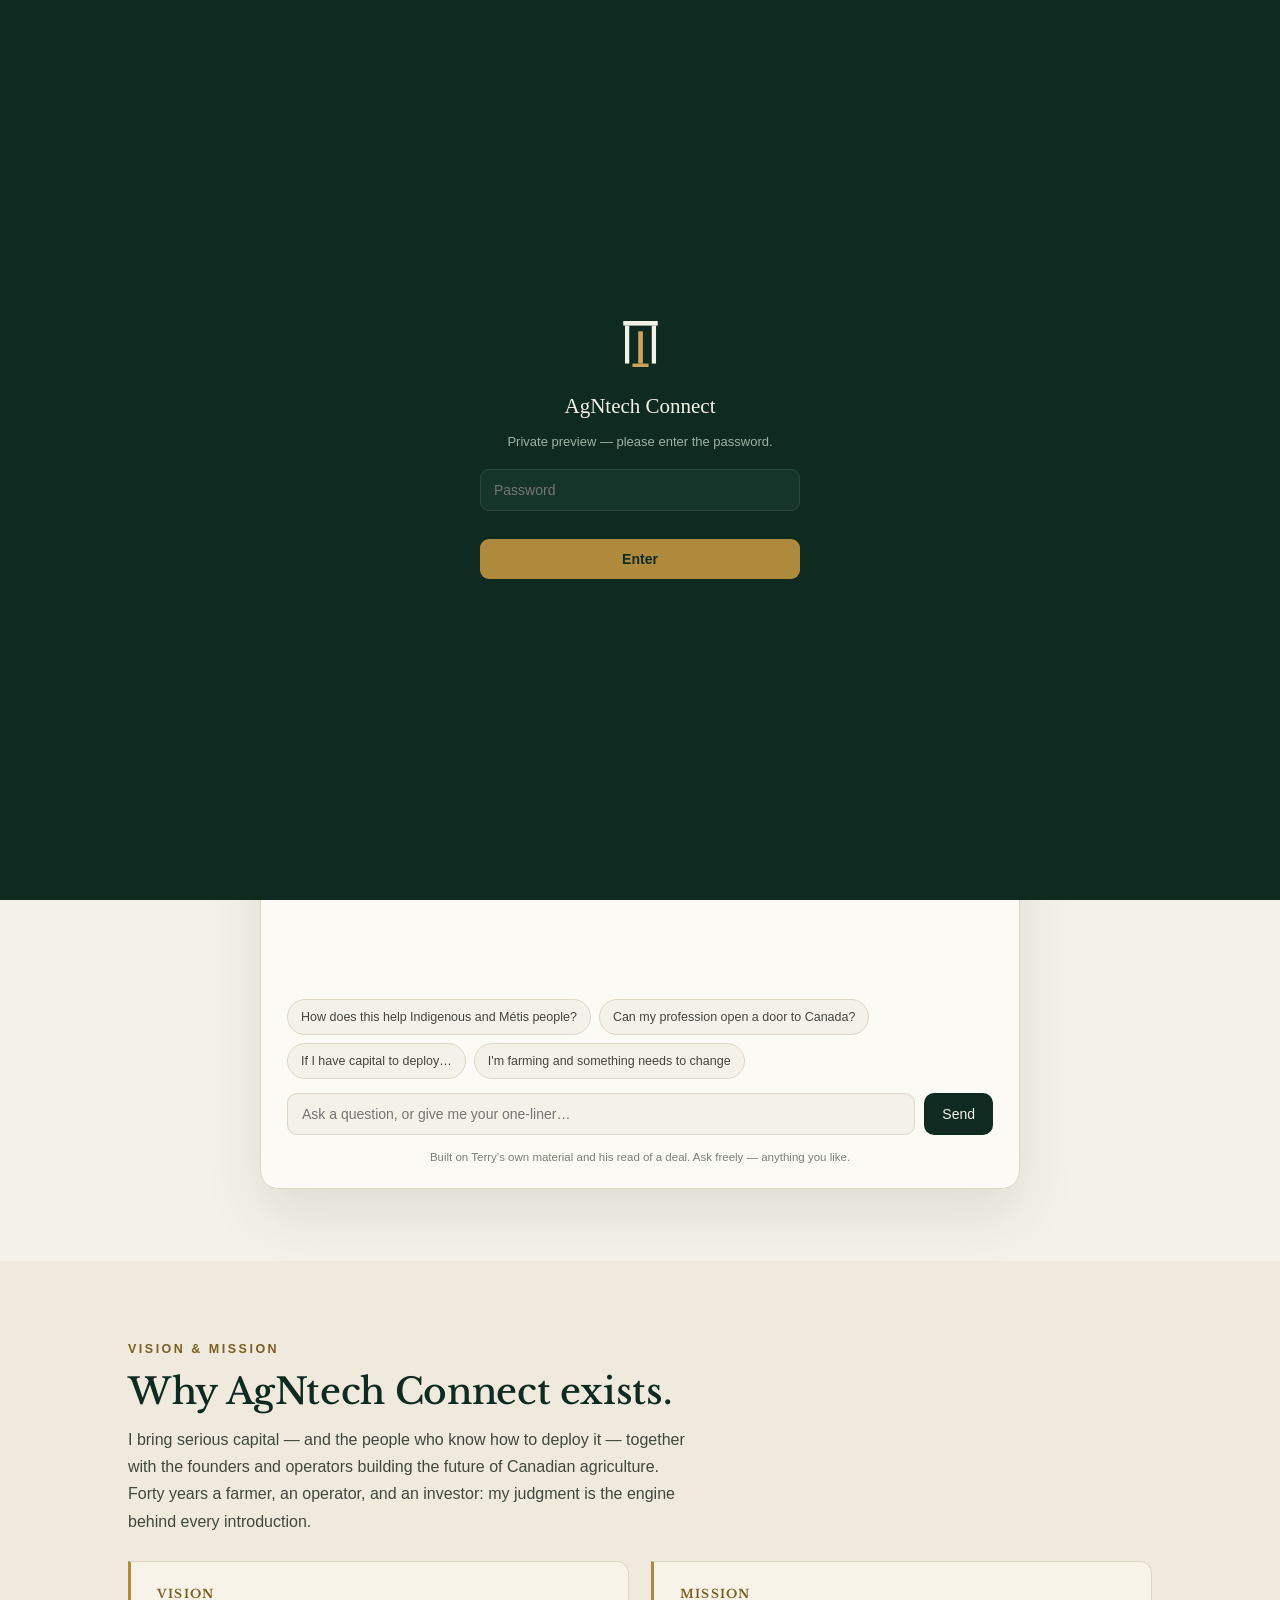
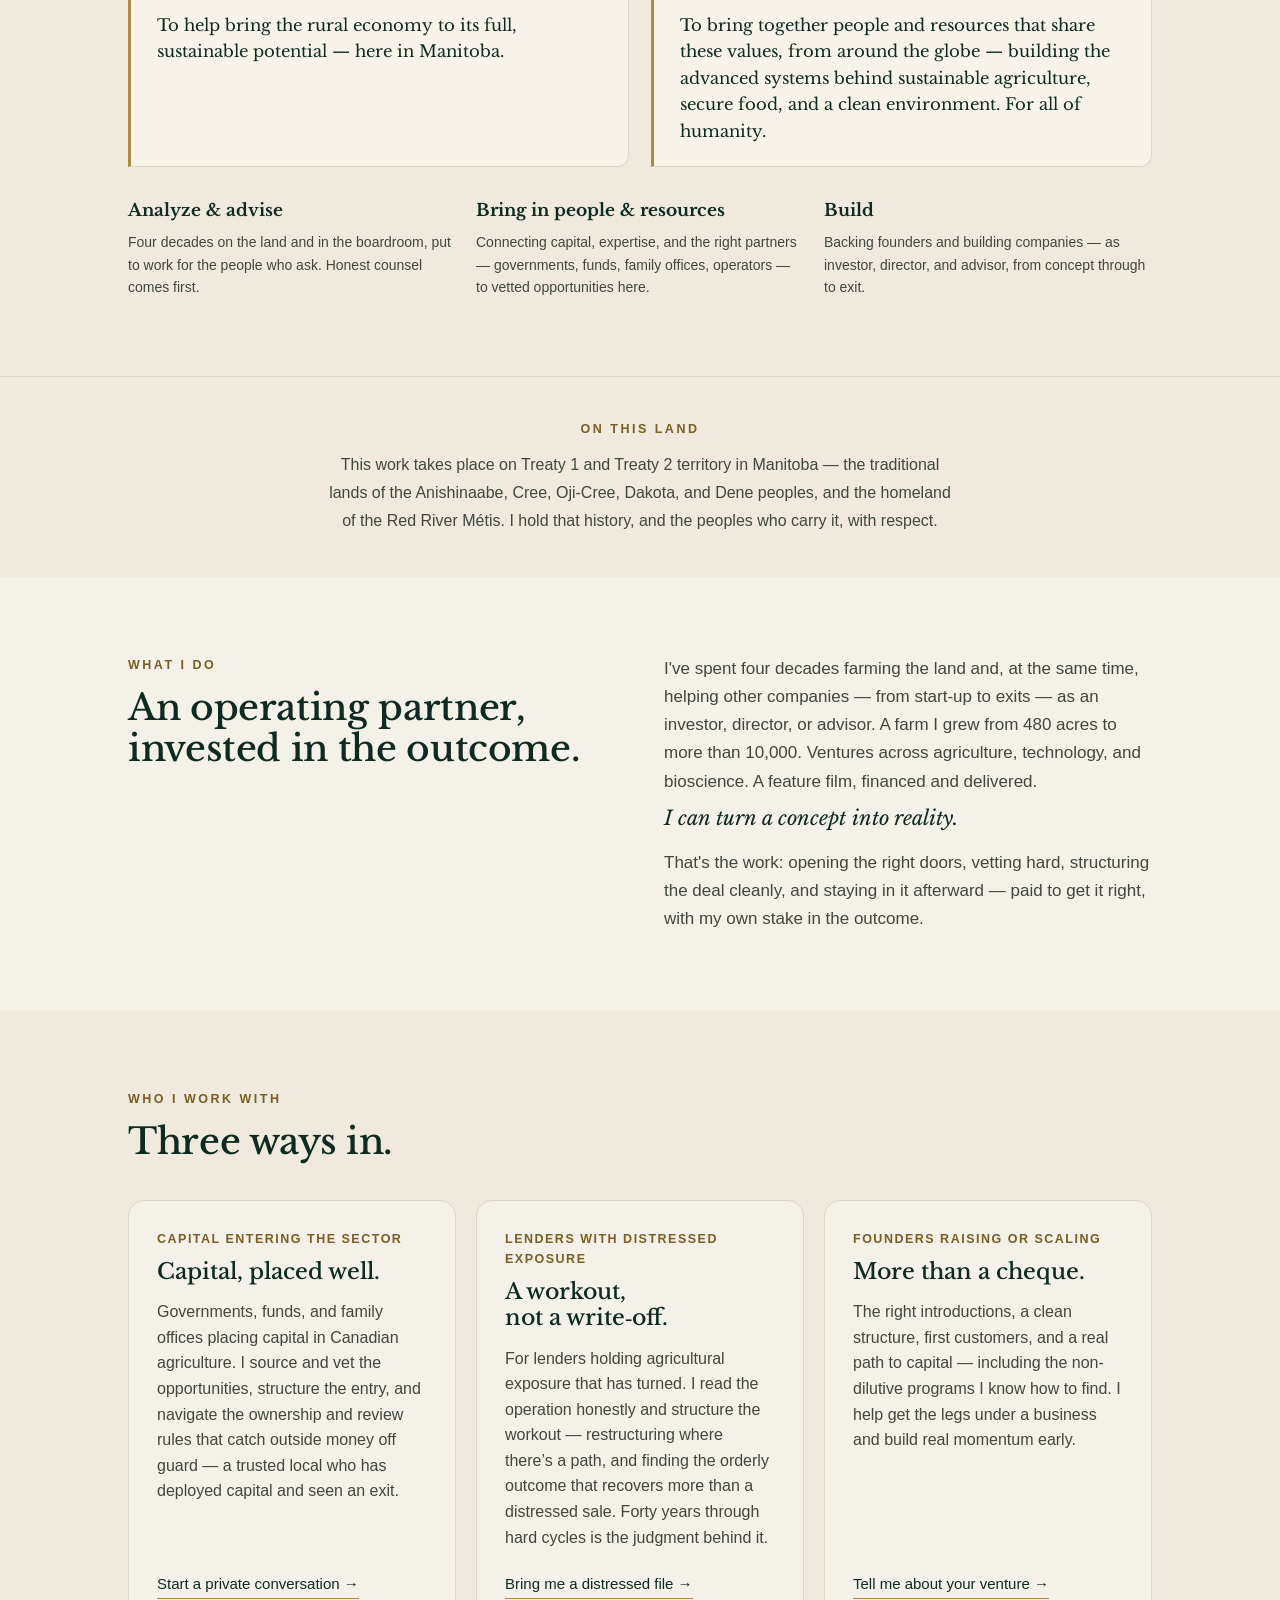
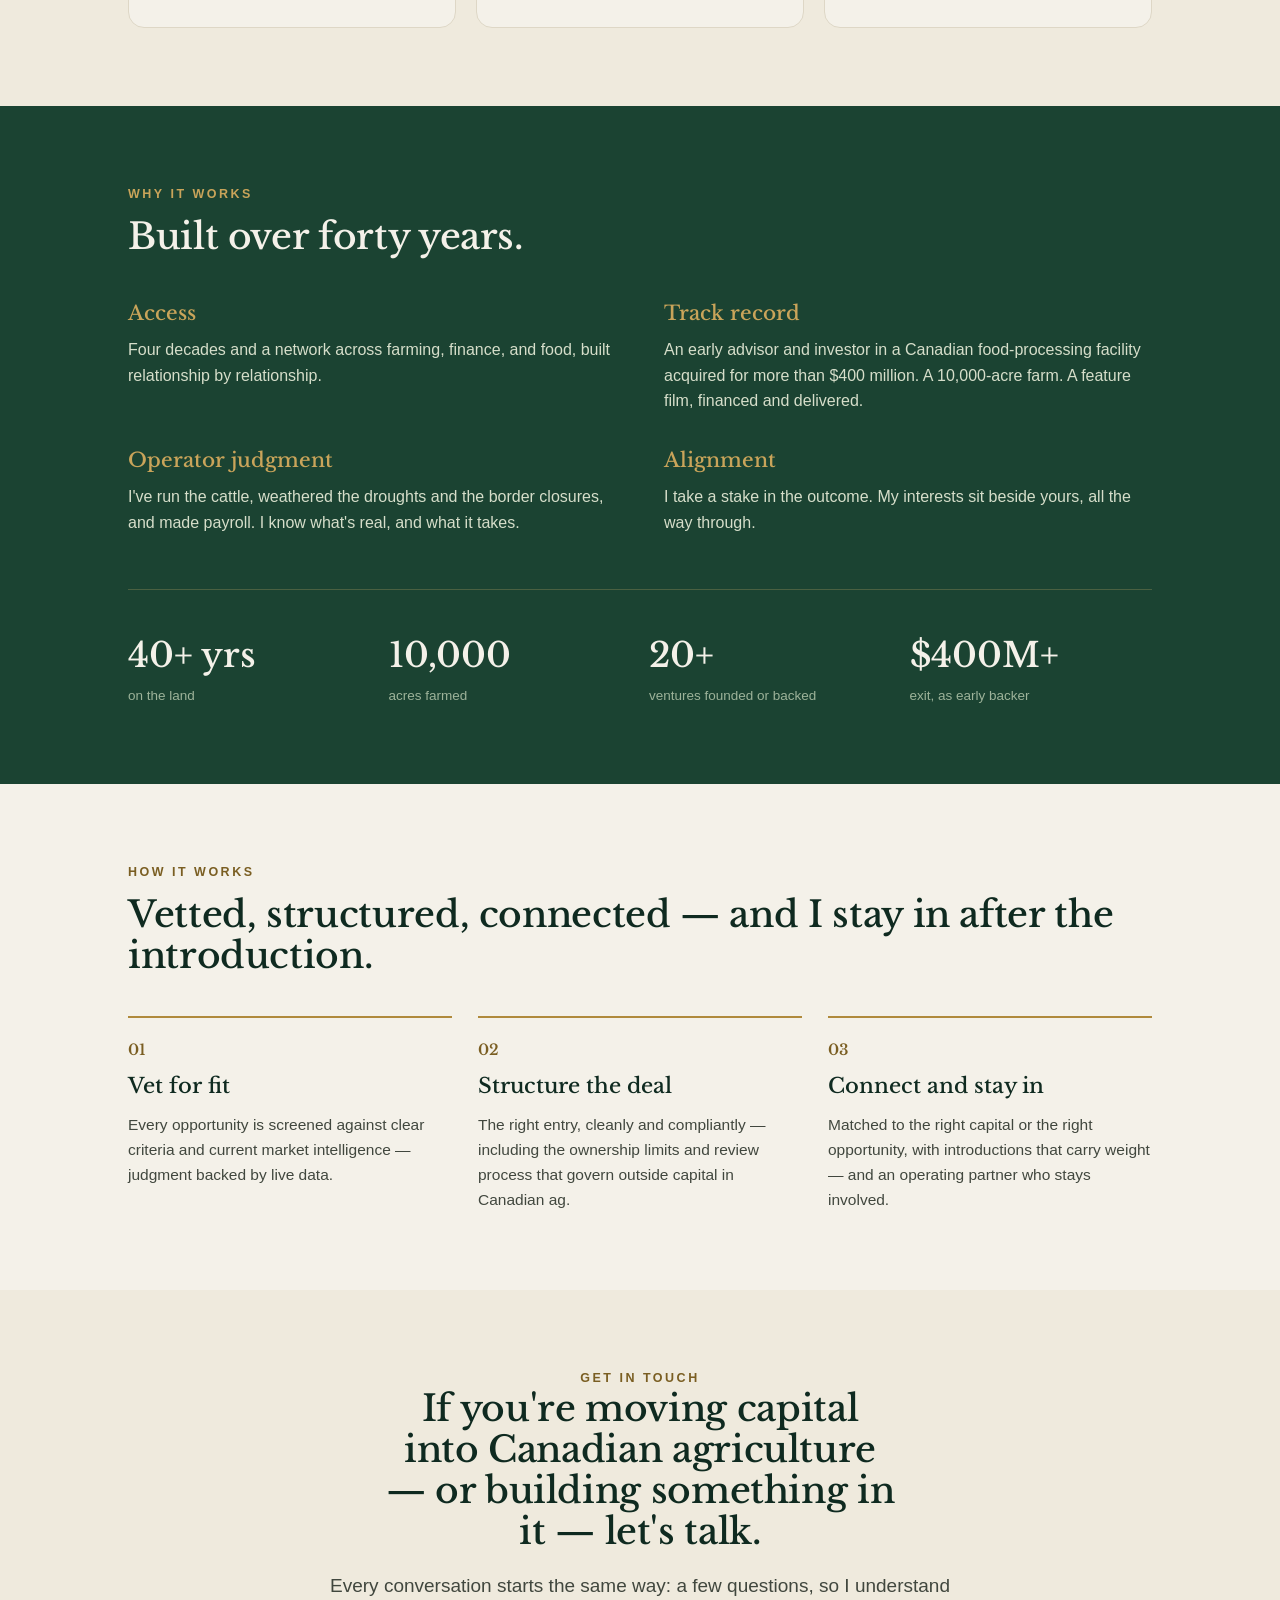
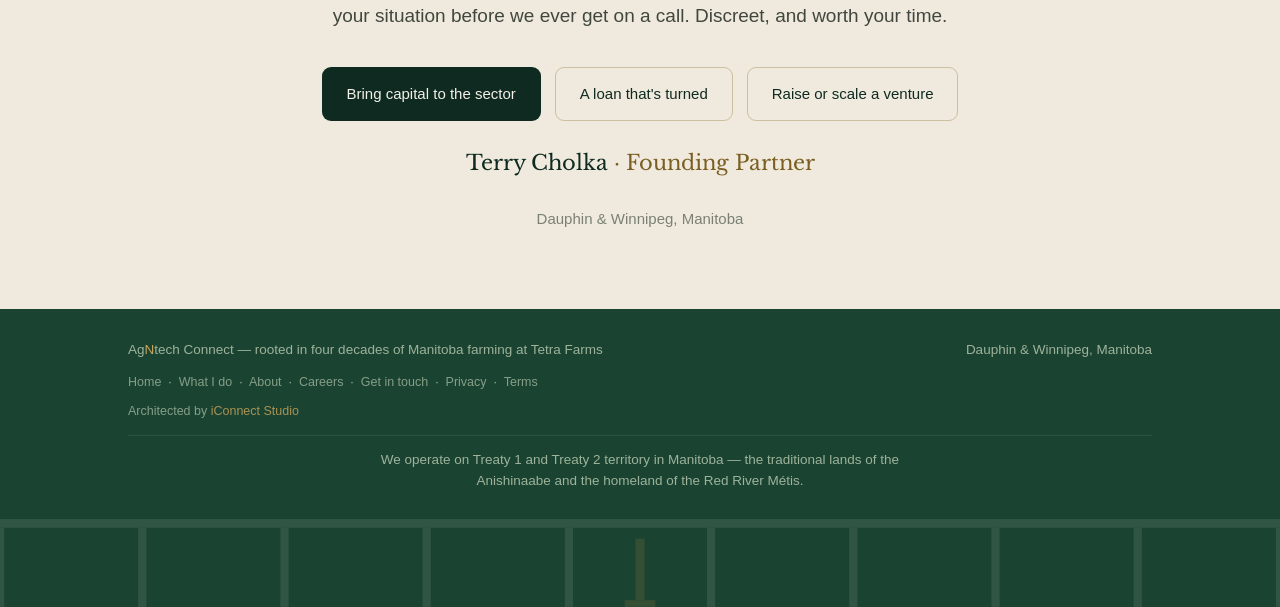
==== commit 6c2071de: "footer: colonnade — the mark drawn as the trellis, one lintel, ten posts, one brass column" ====
--- a/index.html
+++ b/index.html
@@ -27,7 +27,7 @@
   .navin{max-width:1080px;margin:0 auto;padding:15px 28px;display:flex;align-items:center;justify-content:space-between;gap:16px}
   .brand{display:flex;align-items:center;gap:9px;font-family:var(--df);font-weight:600;font-size:20px;letter-spacing:-.01em;color:var(--ink);cursor:pointer}
   .brand .n{color:var(--green)}
-  .mark{width:27px;height:36px;flex:none}
+  .mark{width:27px;height:36px;flex:none;object-fit:contain;display:block}
   .navlinks{display:flex;align-items:center;gap:26px;font-size:14.5px;color:var(--body)}
   .navlinks a:hover{color:var(--green)}
   .nav-live::before{content:"";display:inline-block;width:5px;height:5px;border-radius:50%;background:var(--gold);margin-right:7px;vertical-align:middle}
@@ -49,9 +49,17 @@
   .btn.ghost:hover{border-color:var(--on-dark)}
   .tagline{margin-top:42px;font-family:var(--df);font-style:italic;font-size:20px;color:var(--sage-dark)}
   .hero-rule{width:54px;height:3px;background:var(--gold-dark);margin-top:44px;opacity:.8}
-  .hero-wheat{position:absolute;right:7%;top:50%;transform:translateY(-50%);width:240px;opacity:.13;z-index:1}
-  /* below this the mark would sit behind the headline */
-  @media(max-width:1000px){.hero-wheat{display:none}}
+  /* Anchored bottom-right, NOT vertically centred. Centred put it straight
+     into the headline's band, and the headline cannot give way without
+     losing its two-line break. The empty region in this hero is the lower
+     right: the sub, the buttons and the tagline all stop around 60% of the
+     width, and the mark sits at 74-77%. Anchored to the bottom, its top
+     lands roughly 78px below the headline whether that runs two lines or
+     three, so the clearance holds as the hero grows. */
+  .hero-wheat{position:absolute;right:6%;bottom:30px;width:190px;opacity:.12;z-index:1}
+  /* narrower than this and the headline reaches across -- hide it rather
+     than shrink it to nothing */
+  @media(max-width:1100px){.hero-wheat{display:none}}
   @media(max-width:680px){.hero h1{font-size:38px}.hero .sub{font-size:17px}}
 
   /* sections */
@@ -134,6 +142,18 @@
   footer .row{display:flex;justify-content:space-between;flex-wrap:wrap;gap:10px}
   footer .treaty{justify-content:center;margin-top:14px;border-top:1px solid rgba(255,255,255,.08);padding-top:14px}
   footer .treaty span{text-align:center;max-width:72ch;line-height:1.5}
+  /* THE COLONNADE. One bay of the mark is a gateway; many bays is the trellis
+     the deck describes. A footer is the only wide band on the site, so it is
+     the one place the mark can be drawn honestly: one continuous lintel, ten
+     posts, and a SINGLE brass column. The substrate is non-rival -- one of it,
+     shared by many -- so there is exactly one, centred in the middle bay,
+     clear of the lintel, on its own brass foot.
+     The posts run to the footer's bottom edge, which lets the edge read as the
+     ground without the mark carrying a ground line. The negative bottom margin
+     cancels the footer's padding so they actually reach it.
+     Outermost posts are half off the frame on purpose: a trellis continues. */
+  footer .colonnade{display:block;width:100%;height:auto;margin:28px 0 -30px}
+  @media(max-width:720px){footer .colonnade{display:none}}
   footer .n{color:var(--gold-dark)}
   /* vision & mission */
   .vision{background:#EFEADD}
@@ -322,7 +342,7 @@
   <nav>
     <div class="navin">
       <span class="brand" role="button" tabindex="0" aria-label="Back to top" onclick="toTop()" onkeydown="if(event.key==='Enter'||event.key===' '){event.preventDefault();toTop();}">
-        <svg class="mark" viewBox="0 0 30 40" aria-hidden="true"><rect x="0" y="0" width="30" height="4" fill="#0F2A20"/><rect x="1.5" y="4" width="3.7" height="33" fill="#0F2A20"/><rect x="24.8" y="4" width="3.7" height="33" fill="#0F2A20"/><rect x="13" y="9" width="4.1" height="28" fill="#B08A3C"/><rect x="8" y="37" width="14" height="3" fill="#B08A3C"/></svg>
+        <img class="mark" alt="" aria-hidden="true" src="[data-uri]">
         AgNtech Connect
       </span>
       <div class="navlinks">
@@ -359,7 +379,7 @@
 
 
   <header class="hero">
-    <svg class="hero-wheat" viewBox="0 0 30 40" aria-hidden="true"><rect x="0" y="0" width="30" height="4" fill="#F4F1E9"/><rect x="1.5" y="4" width="3.7" height="33" fill="#F4F1E9"/><rect x="24.8" y="4" width="3.7" height="33" fill="#F4F1E9"/><rect x="13" y="9" width="4.1" height="28" fill="#B08A3C"/><rect x="8" y="37" width="14" height="3" fill="#C9A45A"/></svg>
+    <img class="hero-wheat" alt="" aria-hidden="true" src="AgNtech_Mark-Light.png">
     <div class="wrap">
       <div class="eyebrow">Canadian Agriculture · Technology · Capital</div>
       <h1>A trusted navigator for serious capital entering Canadian agriculture.</h1>
@@ -550,6 +570,7 @@
       <div class="row" style="margin-top:9px"><span style="font-size:12.5px;color:var(--sage-dark);opacity:.82">Architected by <a href="https://iconnect.studio" target="_blank" rel="noopener" style="color:var(--gold-dark);text-decoration:none">iConnect Studio</a></span></div>
       <div class="row treaty"><span>We operate on Treaty 1 and Treaty 2 territory in Manitoba — the traditional lands of the Anishinaabe and the homeland of the Red River Métis.</span></div>
     </div>
+      <svg class="colonnade" viewBox="0 0 1400 96" aria-hidden="true" focusable="false"><g fill="#F4F1E9" opacity=".10"><rect x="0" y="0" width="1400" height="9.6"/><rect x="-4.4" y="9.6" width="8.9" height="86.4"/><rect x="151.1" y="9.6" width="8.9" height="86.4"/><rect x="306.7" y="9.6" width="8.9" height="86.4"/><rect x="462.2" y="9.6" width="8.9" height="86.4"/><rect x="617.8" y="9.6" width="8.9" height="86.4"/><rect x="773.3" y="9.6" width="8.9" height="86.4"/><rect x="928.9" y="9.6" width="8.9" height="86.4"/><rect x="1084.4" y="9.6" width="8.9" height="86.4"/><rect x="1240.0" y="9.6" width="8.9" height="86.4"/><rect x="1395.6" y="9.6" width="8.9" height="86.4"/></g><g fill="#B08A3C" opacity=".17"><rect x="695.1" y="21.6" width="9.8" height="67.2"/><rect x="683.2" y="88.8" width="33.6" height="7.2"/></g></svg>
   </footer>
 
   <div class="overlay" id="overlay" onclick="if(event.target===this)closeIntake()">
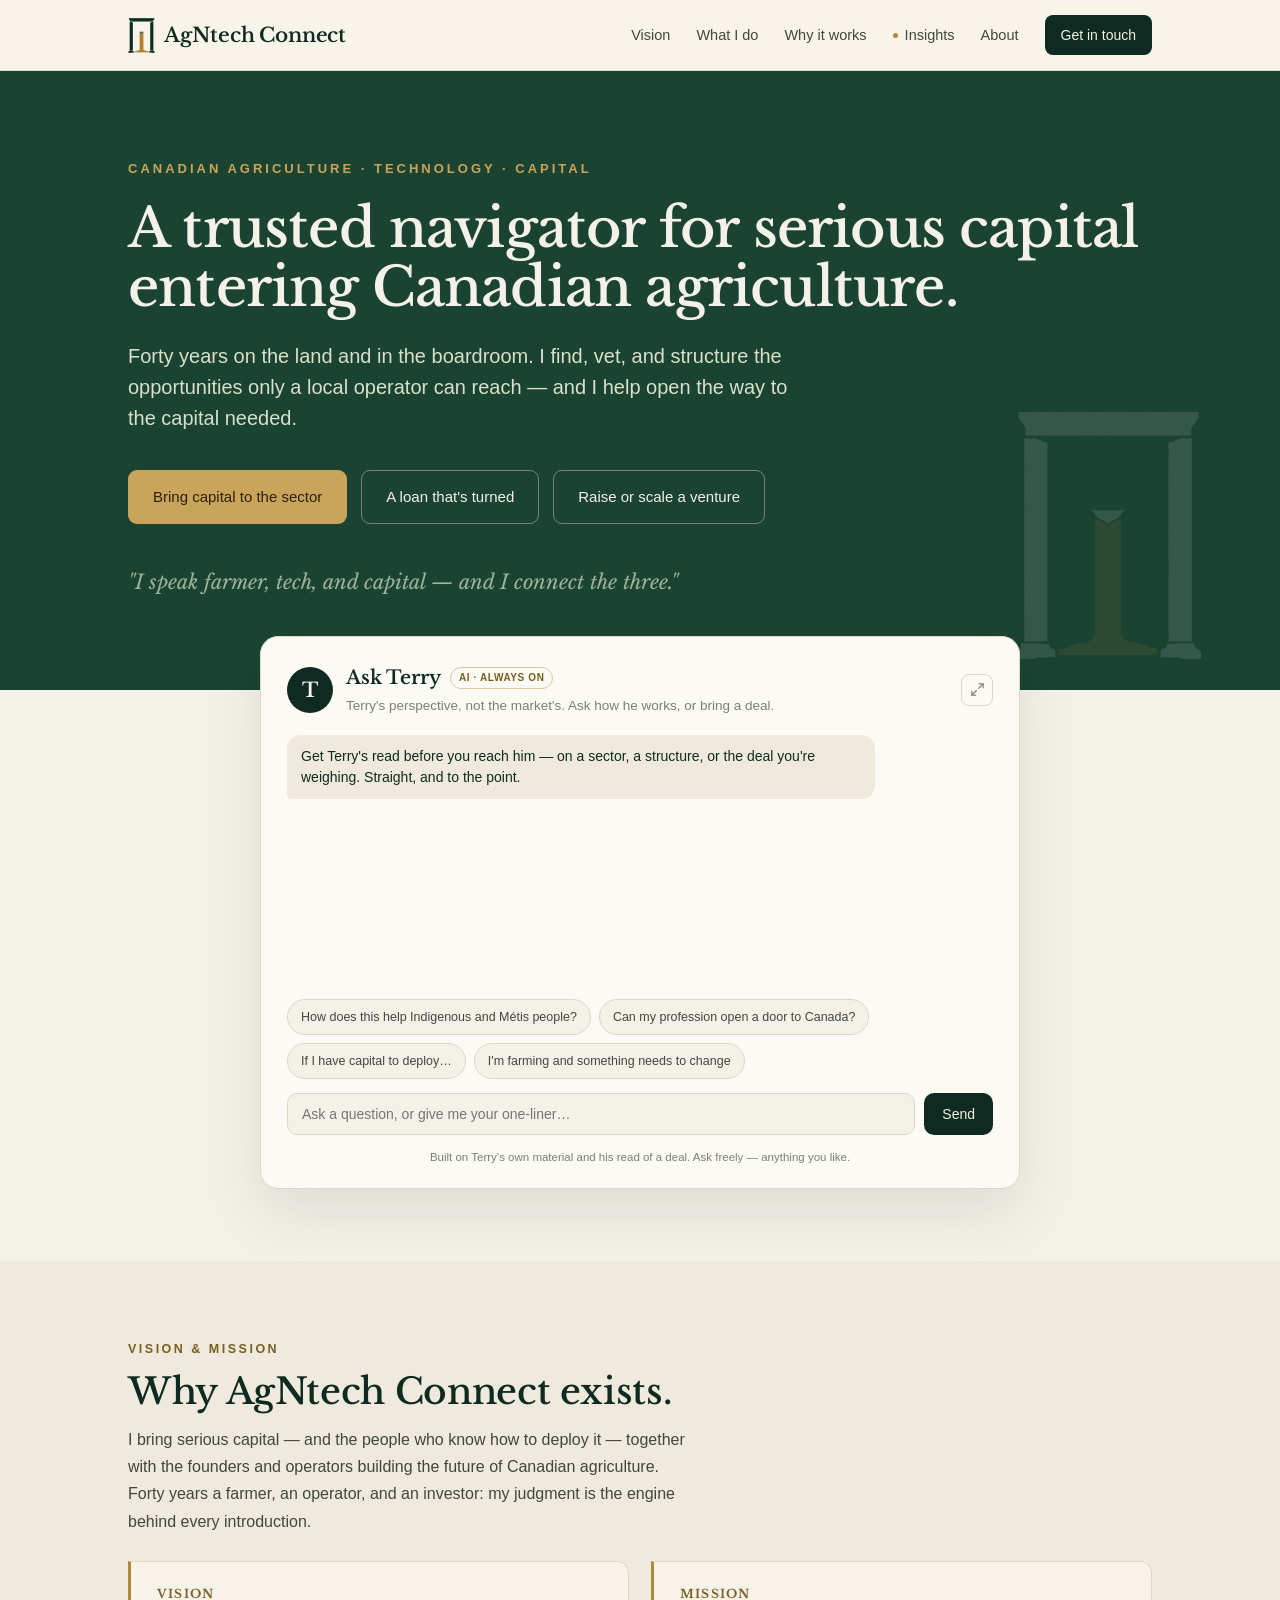
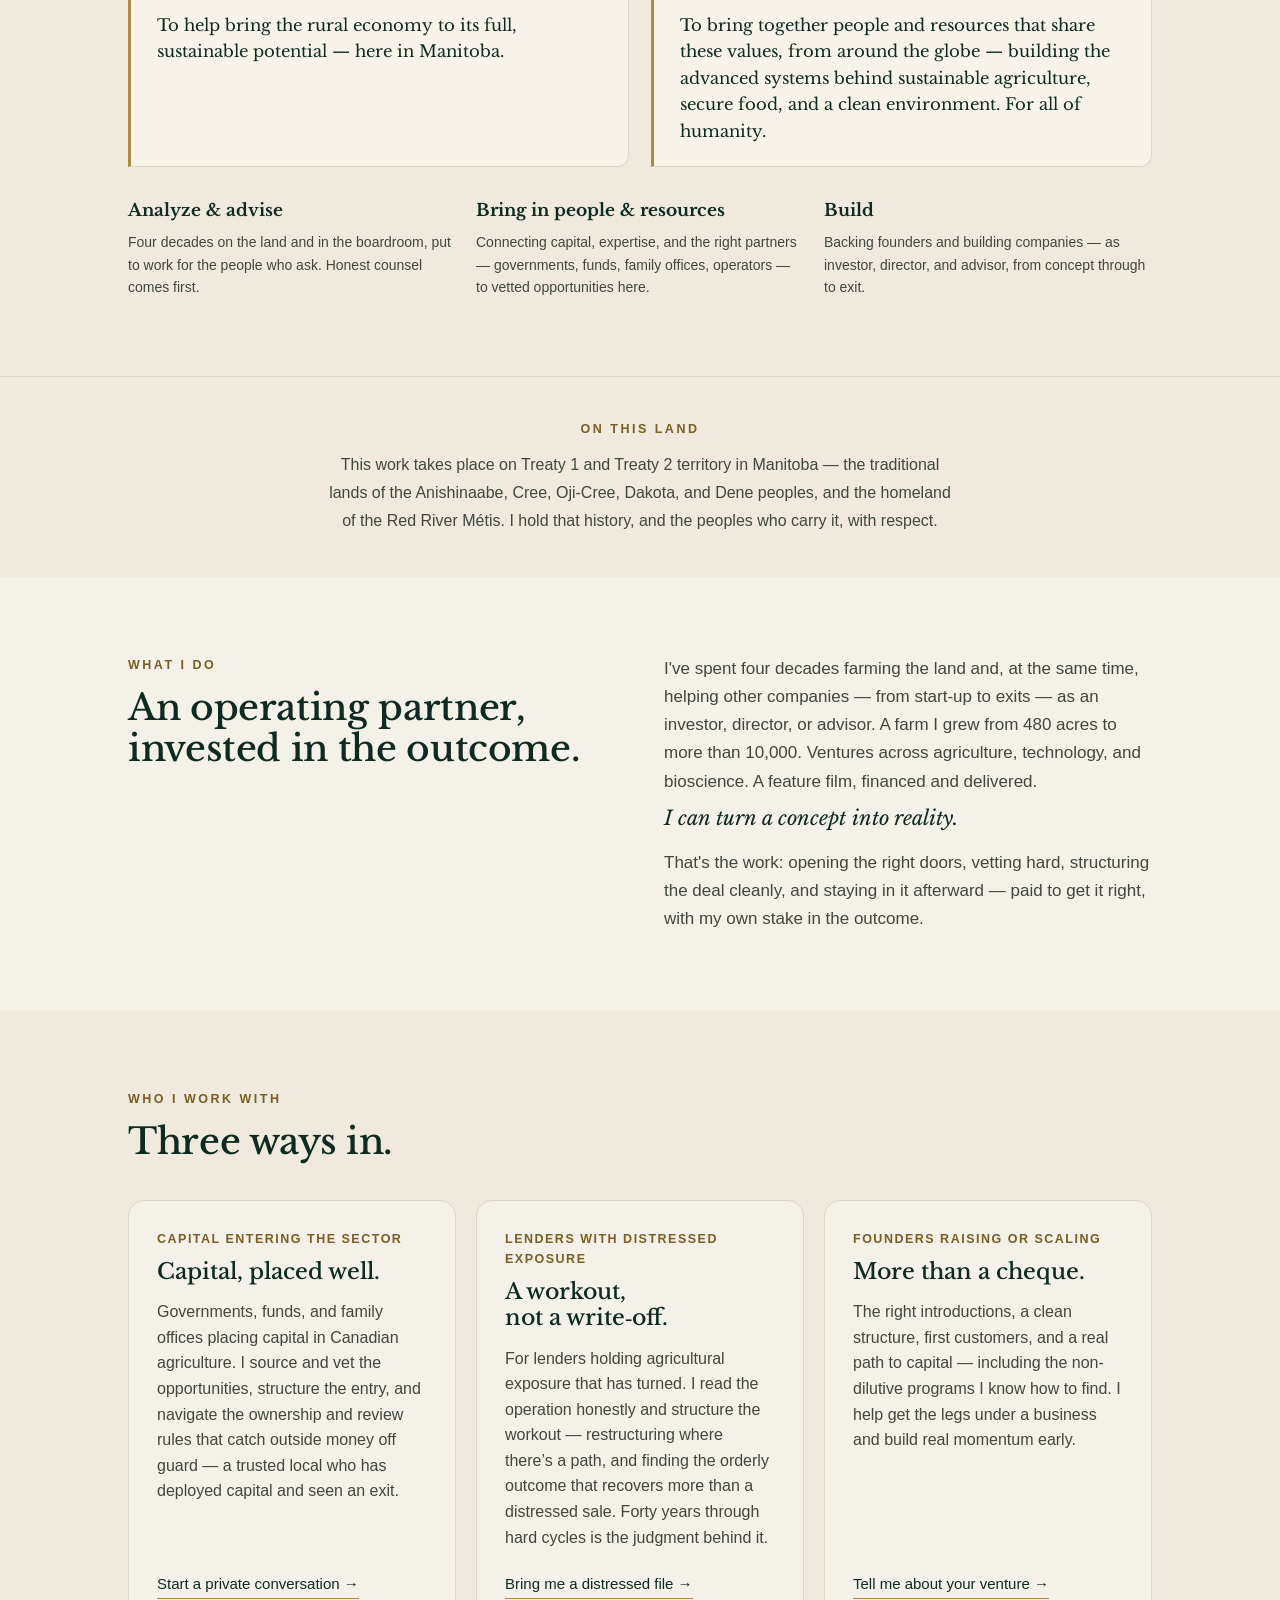
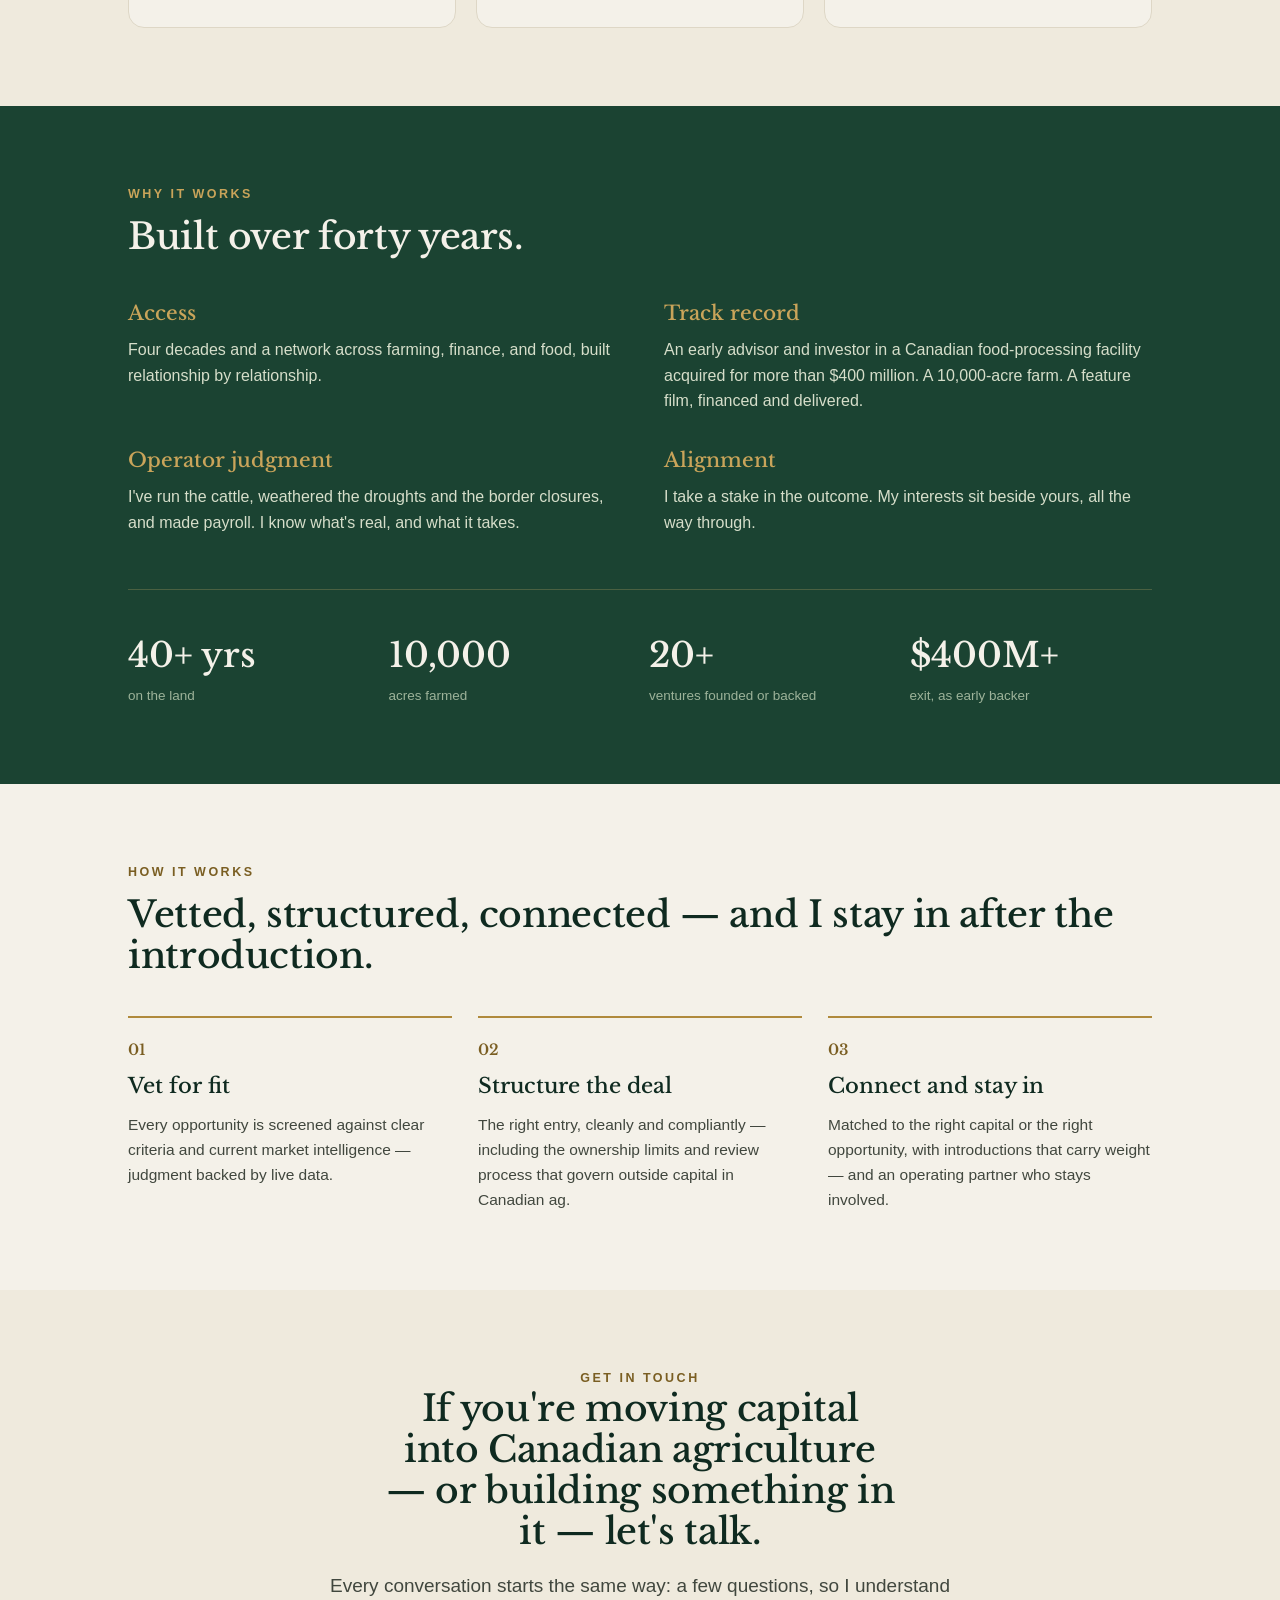
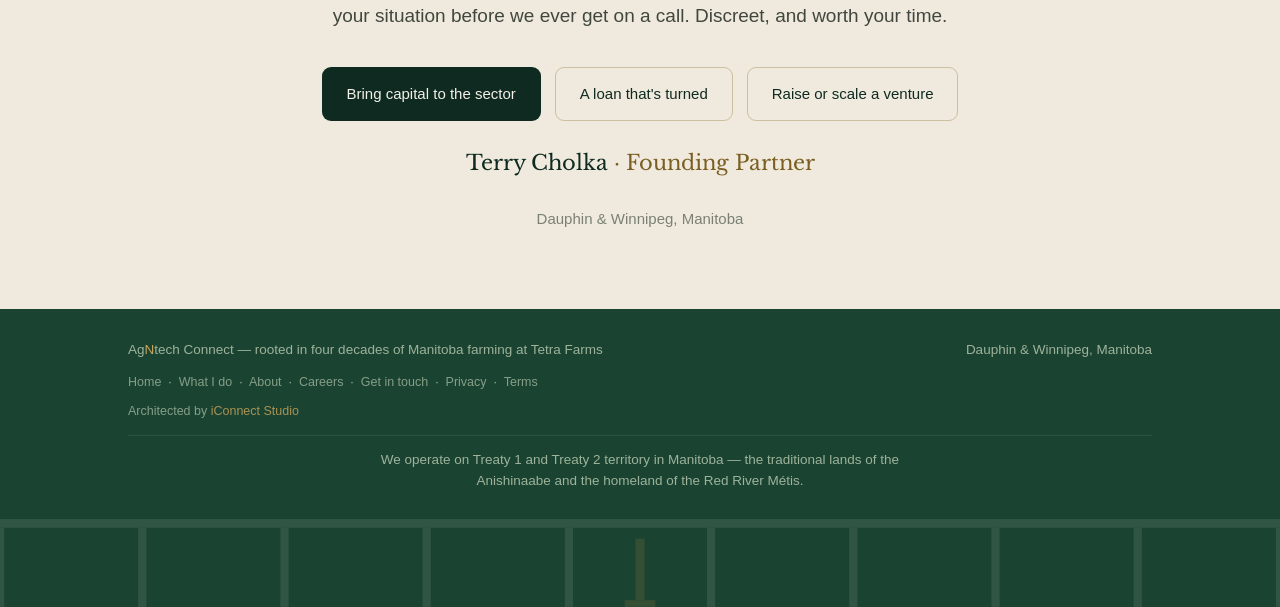
==== commit fdba2d72: "remove private-preview gate from all public pages" ====
--- a/index.html
+++ b/index.html
@@ -313,30 +313,6 @@
 </head>
 <body>
 
-  <!-- ===== PRIVATE-PREVIEW PASSWORD GATE — delete this whole block (div#gate + the following <script>) to make a page public ===== -->
-  <div id="gate" style="position:fixed;inset:0;z-index:99999;background:#0F2A20;display:flex;align-items:center;justify-content:center;font-family:'Helvetica Neue',Arial,sans-serif">
-    <div style="text-align:center;width:320px;max-width:86vw">
-      <svg viewBox="0 0 30 40" width="35" height="46" style="margin-bottom:16px" aria-hidden="true"><rect x="0" y="0" width="30" height="4" fill="#F4F1E9"/><rect x="1.5" y="4" width="3.7" height="33" fill="#F4F1E9"/><rect x="24.8" y="4" width="3.7" height="33" fill="#F4F1E9"/><rect x="13" y="9" width="4.1" height="28" fill="#C9A45A"/><rect x="8" y="37" width="14" height="3" fill="#C9A45A"/></svg>
-      <div style="font-family:Georgia,'Times New Roman',serif;color:#F4F1E9;font-size:21px;margin-bottom:8px">AgNtech Connect</div>
-      <div style="color:#9DB3A4;font-size:13px;margin-bottom:18px;line-height:1.5">Private preview — please enter the password.</div>
-      <input id="gpw" type="password" placeholder="Password" style="width:100%;padding:12px 13px;border-radius:9px;border:1px solid #2C4A3B;background:#15352A;color:#F4F1E9;font-size:14px;outline:none;font-family:inherit">
-      <div id="gerr" style="color:#E2B66A;font-size:12.5px;height:15px;margin-top:7px"></div>
-      <button id="gbtn" style="width:100%;margin-top:6px;padding:12px;border:none;border-radius:9px;background:#B08A3C;color:#0F2A20;font-size:14px;font-weight:700;cursor:pointer;font-family:inherit">Enter</button>
-    </div>
-  </div>
-  <script>
-    var GATE_PASSWORD = "terry-preview-26";   /* <-- change this to any password you like */
-    (function(){ try{ if(sessionStorage.getItem('agn_gate')==='ok'){ var g=document.getElementById('gate'); if(g) g.parentNode.removeChild(g); } }catch(e){} })();
-    function gateOpen(){
-      if(document.getElementById('gpw').value === GATE_PASSWORD){
-        try{ sessionStorage.setItem('agn_gate','ok'); }catch(e){}
-        var g=document.getElementById('gate'); if(g) g.parentNode.removeChild(g);
-      } else { document.getElementById('gerr').textContent = 'Incorrect \u2014 try again.'; }
-    }
-    document.getElementById('gbtn').addEventListener('click', gateOpen);
-    document.getElementById('gpw').addEventListener('keydown', function(e){ if(e.key==='Enter') gateOpen(); });
-    document.getElementById('gpw').focus();
-  </script>
 
 
   <nav>
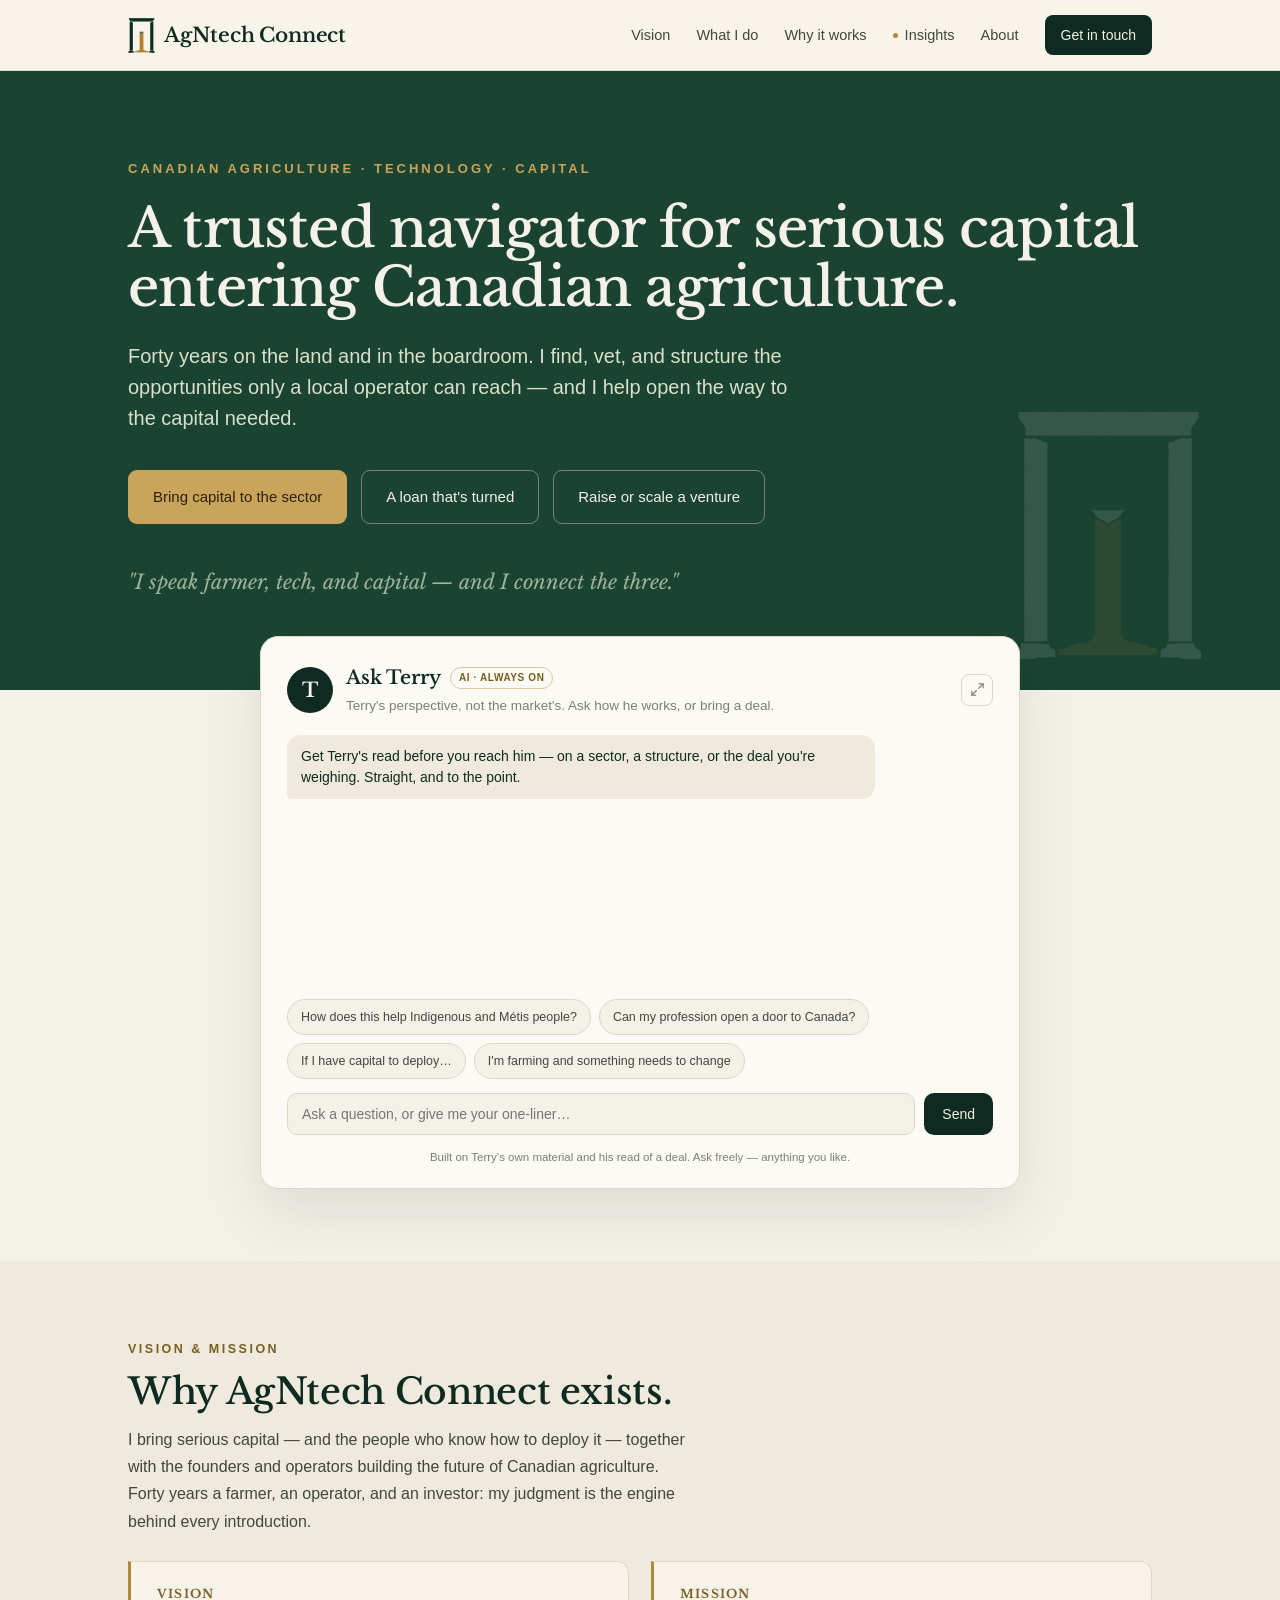
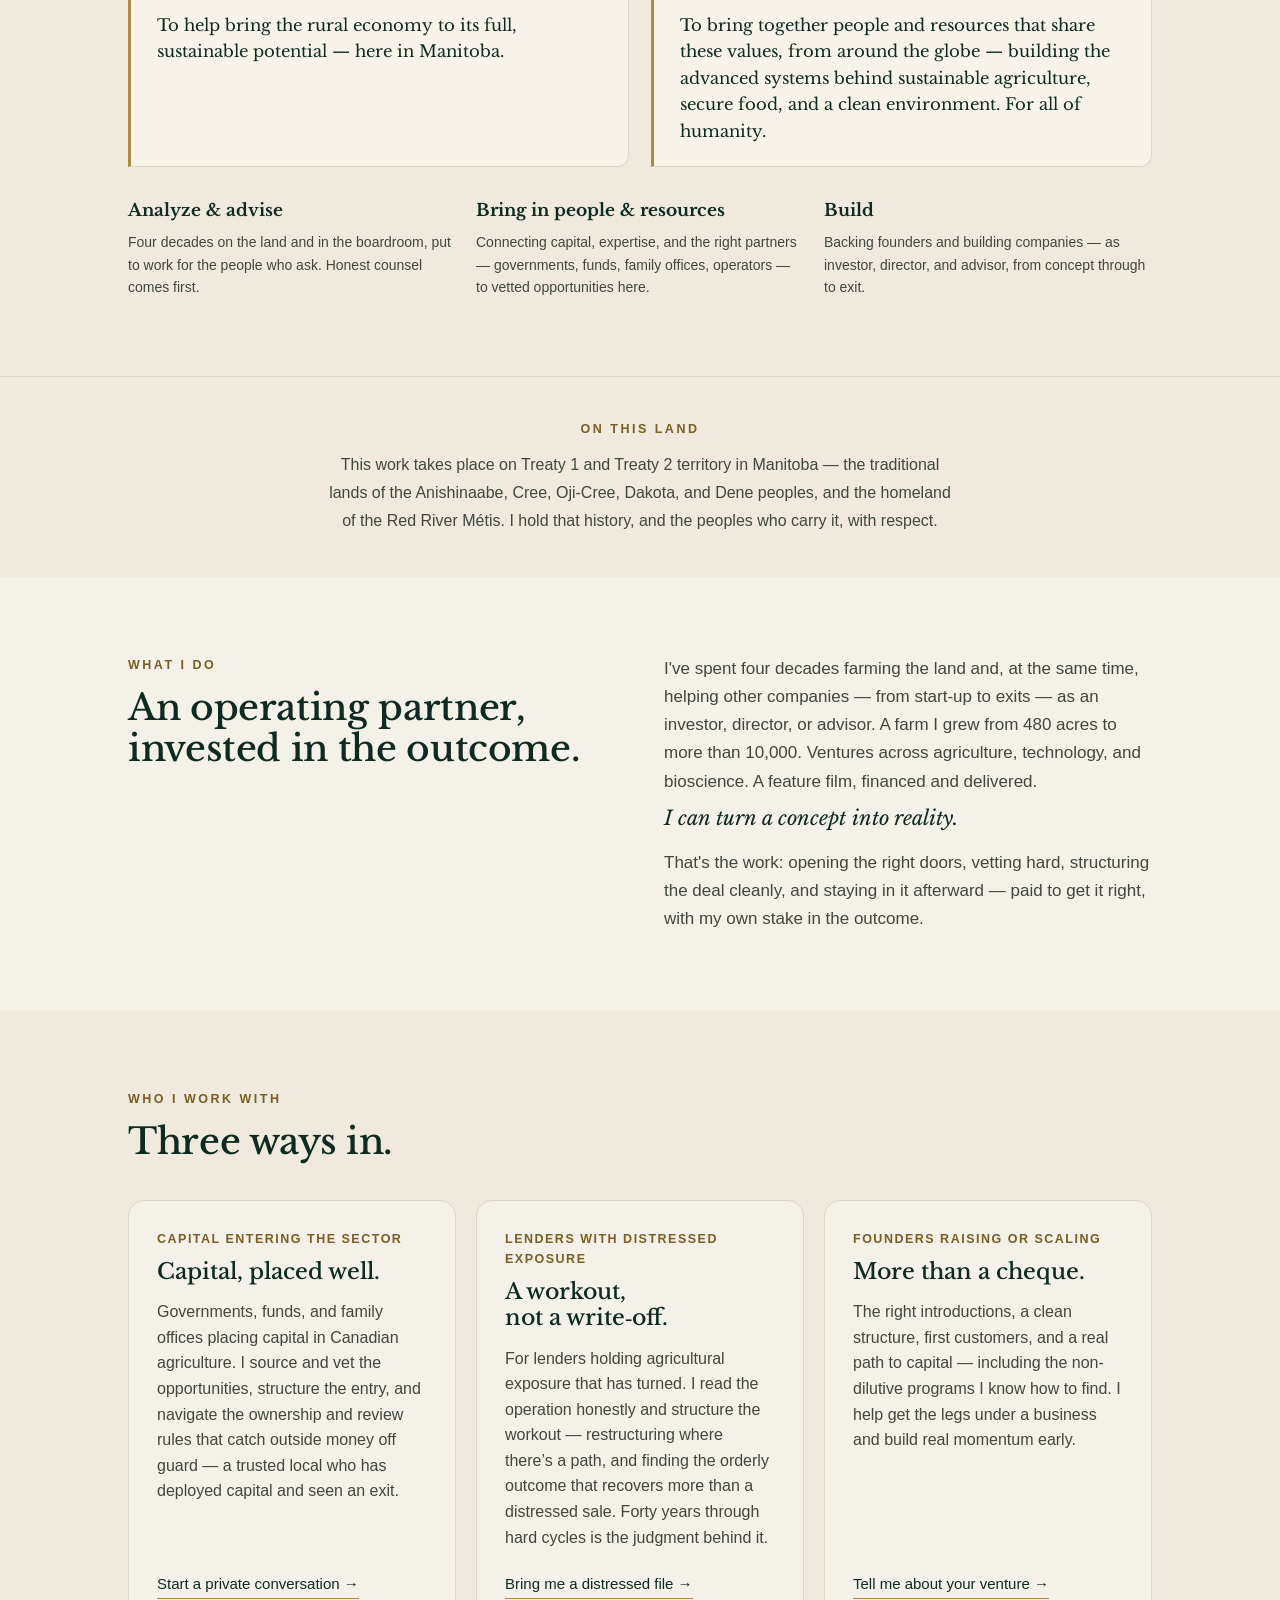
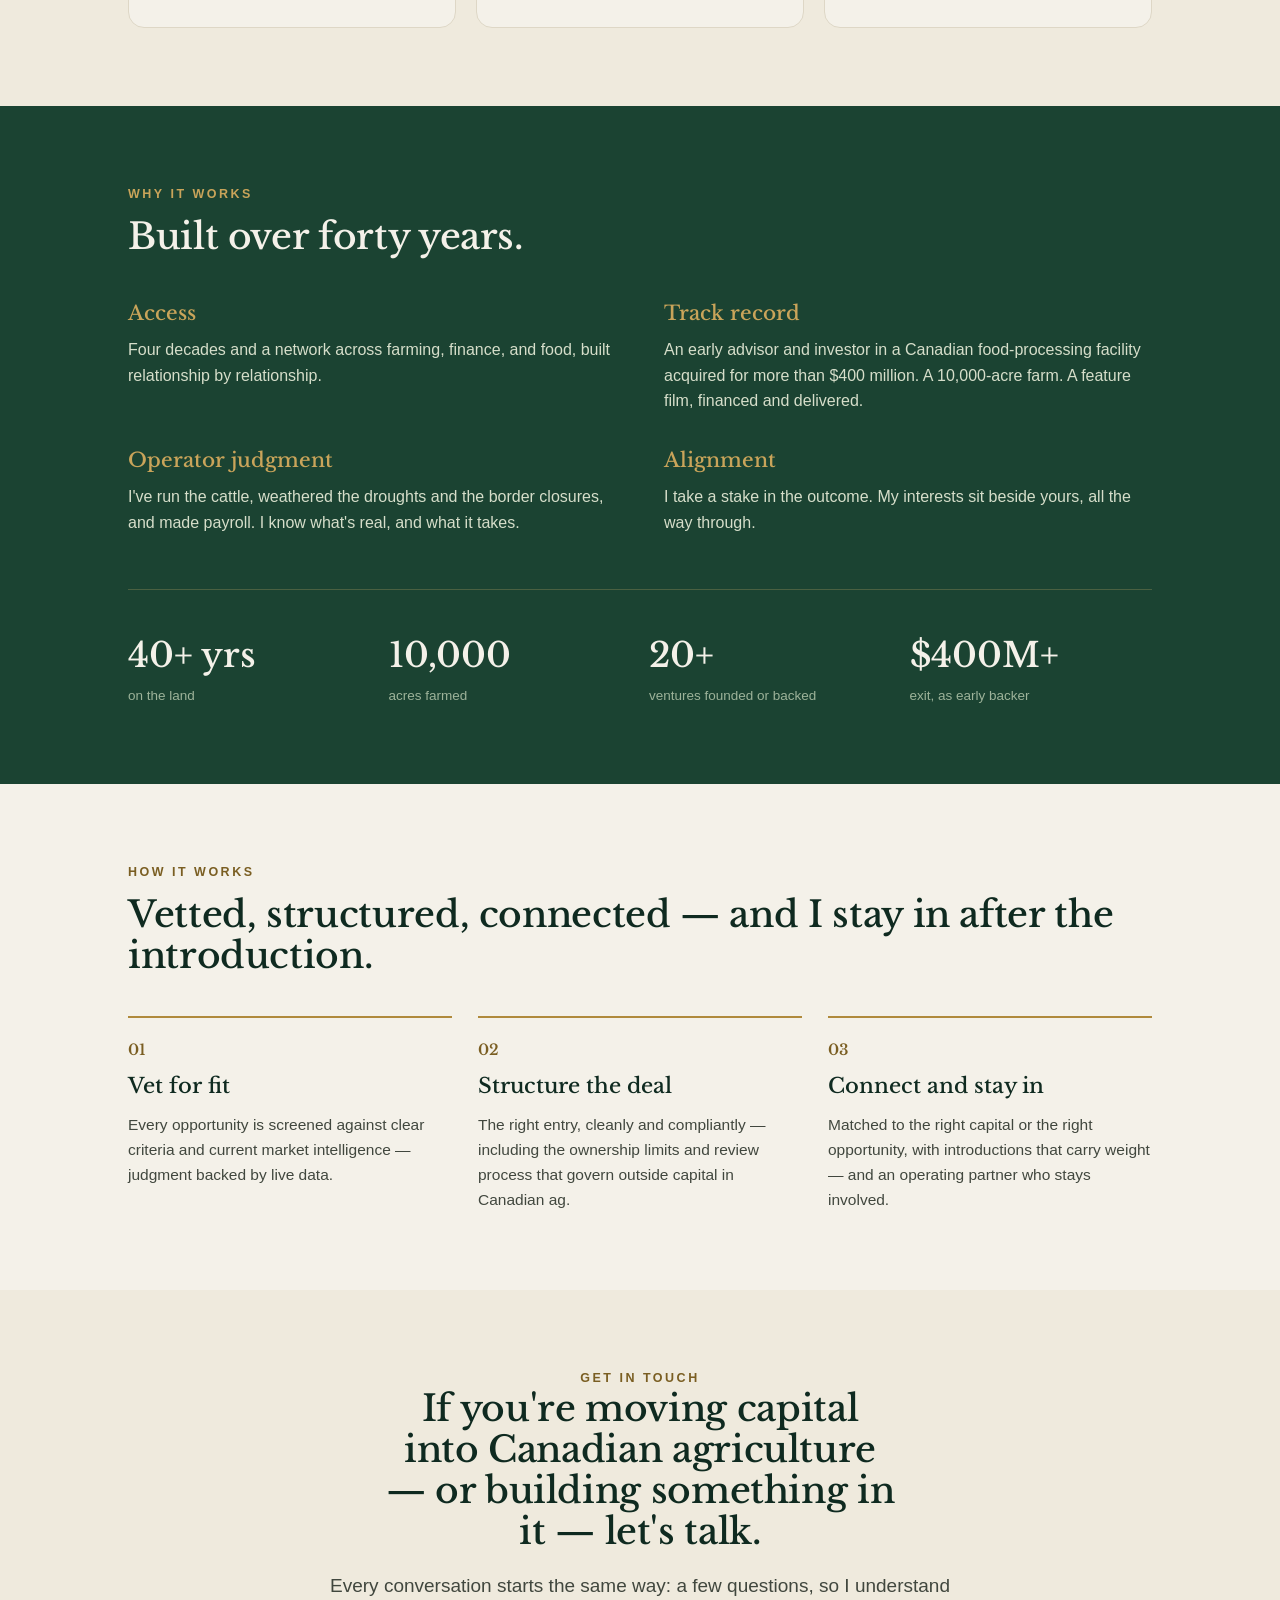
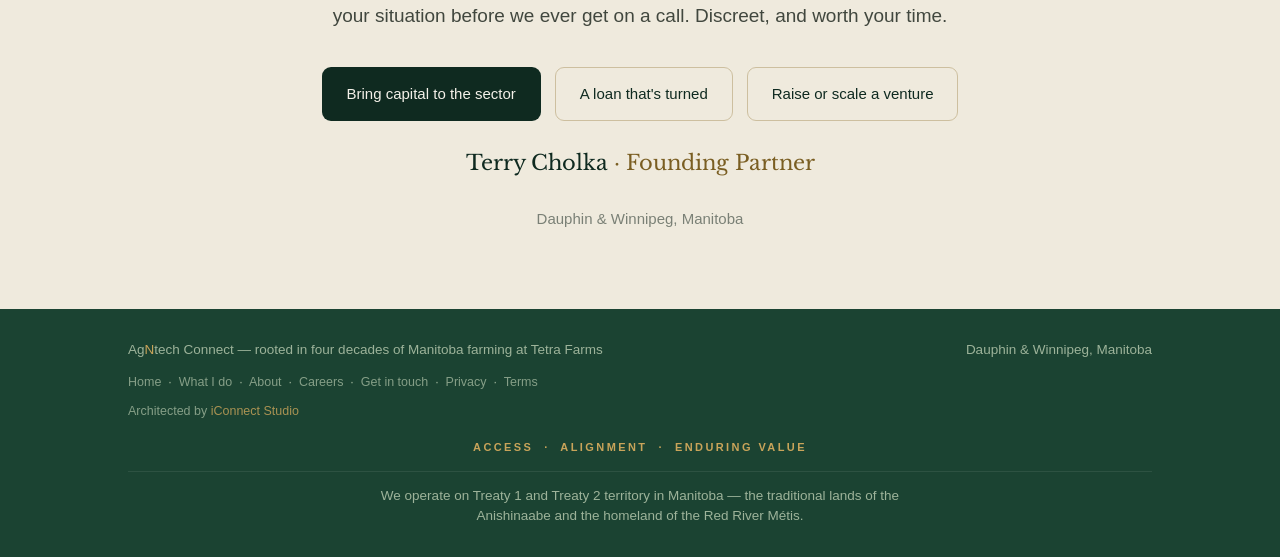
==== commit 3a334179: "footer: replace the colonnade with the brand's closing line — access, alignment, enduring value" ====
--- a/index.html
+++ b/index.html
@@ -4,6 +4,111 @@
 <meta charset="utf-8">
 <meta name="viewport" content="width=device-width, initial-scale=1">
 <title>AgNtech Connect — a trusted navigator for capital entering Canadian agriculture</title>
+<meta name="description" content="Terry Cholka brings capital and buyers into Canadian agriculture, and advises the founders, lenders and operators already in it. Forty years on the land and in the boardroom.">
+<link rel="canonical" href="https://agntechconnect.com/">
+<link rel="icon" href="/favicon.svg" type="image/svg+xml">
+<link rel="apple-touch-icon" href="/apple-touch-icon.png">
+<meta name="theme-color" content="#1B4332">
+<meta property="og:type" content="website">
+<meta property="og:site_name" content="AgNtech Connect">
+<meta property="og:locale" content="en_CA">
+<meta property="og:url" content="https://agntechconnect.com/">
+<meta property="og:title" content="AgNtech Connect — a trusted navigator for capital entering Canadian agriculture">
+<meta property="og:description" content="Terry Cholka brings capital and buyers into Canadian agriculture, and advises the founders, lenders and operators already in it. Forty years on the land and in the boardroom.">
+<meta property="og:image" content="https://agntechconnect.com/og-image.png">
+<meta property="og:image:secure_url" content="https://agntechconnect.com/og-image.png">
+<meta property="og:image:type" content="image/png">
+<meta property="og:image:width" content="1200">
+<meta property="og:image:height" content="630">
+<meta property="og:image:alt" content="The AgNtech Connect gateway mark on deep forest green">
+<meta name="twitter:card" content="summary_large_image">
+<meta name="twitter:title" content="AgNtech Connect — a trusted navigator for capital entering Canadian agriculture">
+<meta name="twitter:description" content="Terry Cholka brings capital and buyers into Canadian agriculture, and advises the founders, lenders and operators already in it. Forty years on the land and in the boardroom.">
+<meta name="twitter:image" content="https://agntechconnect.com/og-image.png">
+<script type="application/ld+json">
+{
+ "@context": "https://schema.org",
+ "@type": "ProfessionalService",
+ "@id": "https://agntechconnect.com/#organization",
+ "name": "AgNtech Connect",
+ "legalName": "Tetra Farms Ltd.",
+ "alternateName": "Tetra Farms Ltd., trading as AgNtech Connect",
+ "url": "https://agntechconnect.com/",
+ "logo": "https://agntechconnect.com/apple-touch-icon.png",
+ "image": "https://agntechconnect.com/og-image.png",
+ "email": "terry@agntechconnect.com",
+ "description": "Capital advisory for Canadian agriculture. AgNtech Connect brings capital and buyers into Canadian agriculture and advises the founders, lenders and operators already in it.",
+ "areaServed": [
+  {
+   "@type": "Country",
+   "name": "Canada"
+  },
+  {
+   "@type": "AdministrativeArea",
+   "name": "Manitoba"
+  }
+ ],
+ "address": [
+  {
+   "@type": "PostalAddress",
+   "addressLocality": "Dauphin",
+   "addressRegion": "MB",
+   "addressCountry": "CA"
+  },
+  {
+   "@type": "PostalAddress",
+   "addressLocality": "Winnipeg",
+   "addressRegion": "MB",
+   "addressCountry": "CA"
+  }
+ ],
+ "founder": {
+  "@id": "https://agntechconnect.com/#terry"
+ },
+ "knowsAbout": [
+  "Capital advisory",
+  "Agricultural finance",
+  "Farm succession planning",
+  "Distressed agricultural credit",
+  "Agtech",
+  "Agri-food",
+  "Canadian agriculture",
+  "Capital raising",
+  "Mergers and acquisitions"
+ ],
+ "sameAs": [
+  "https://www.linkedin.com/company/agntech-connect"
+ ]
+}
+</script>
+<script type="application/ld+json">
+{
+ "@context": "https://schema.org",
+ "@type": "Person",
+ "@id": "https://agntechconnect.com/#terry",
+ "name": "Terry Cholka",
+ "jobTitle": "Founding Partner",
+ "worksFor": {
+  "@id": "https://agntechconnect.com/#organization"
+ },
+ "url": "https://agntechconnect.com/about.html",
+ "email": "terry@agntechconnect.com",
+ "description": "Forty years in Canadian agriculture and business. Trained as a banker, then grew a fourth-generation family farm past 10,000 acres across grain, forage, cattle and hogs before transitioning it.",
+ "alumniOf": {
+  "@type": "CollegeOrUniversity",
+  "name": "University of Manitoba"
+ },
+ "homeLocation": {
+  "@type": "Place",
+  "address": {
+   "@type": "PostalAddress",
+   "addressLocality": "Dauphin",
+   "addressRegion": "MB",
+   "addressCountry": "CA"
+  }
+ }
+}
+</script>
 <link rel="preconnect" href="https://fonts.googleapis.com">
 <link rel="preconnect" href="https://fonts.gstatic.com" crossorigin>
 <link href="https://fonts.googleapis.com/css2?family=Libre+Baskerville:ital,wght@0,400;0,700;1,400&display=swap" rel="stylesheet">
@@ -142,18 +247,16 @@
   footer .row{display:flex;justify-content:space-between;flex-wrap:wrap;gap:10px}
   footer .treaty{justify-content:center;margin-top:14px;border-top:1px solid rgba(255,255,255,.08);padding-top:14px}
   footer .treaty span{text-align:center;max-width:72ch;line-height:1.5}
-  /* THE COLONNADE. One bay of the mark is a gateway; many bays is the trellis
-     the deck describes. A footer is the only wide band on the site, so it is
-     the one place the mark can be drawn honestly: one continuous lintel, ten
-     posts, and a SINGLE brass column. The substrate is non-rival -- one of it,
-     shared by many -- so there is exactly one, centred in the middle bay,
-     clear of the lintel, on its own brass foot.
-     The posts run to the footer's bottom edge, which lets the edge read as the
-     ground without the mark carrying a ground line. The negative bottom margin
-     cancels the footer's padding so they actually reach it.
-     Outermost posts are half off the frame on purpose: a trellis continues. */
-  footer .colonnade{display:block;width:100%;height:auto;margin:28px 0 -30px}
-  @media(max-width:720px){footer .colonnade{display:none}}
+  /* The brand sheet's own closing band, which the site never used. The three
+     words are the mark in words: ACCESS is the gateway, ALIGNMENT is the two
+     identical posts with neither side favoured, ENDURING VALUE is the brass
+     column. It replaces a decorative colonnade that needed a footnote to be
+     understood -- at 10% opacity in a 76px band the architecture read as a
+     row of boxes, and decoration that has to be explained is not working.
+     Sits ABOVE the treaty acknowledgement, which stays last: it is the more
+     serious statement and should close the page. */
+  footer .values{justify-content:center;margin-top:18px}
+  footer .values span{font-size:11px;letter-spacing:.22em;color:var(--gold-dark);font-weight:700}
   footer .n{color:var(--gold-dark)}
   /* vision & mission */
   .vision{background:#EFEADD}
@@ -544,9 +647,9 @@
       </div>
       <div class="row" style="margin-top:12px"><span style="font-size:12.5px"><a href="index.html" style="color:var(--sage-dark);text-decoration:none;opacity:.82">Home</a> &nbsp;·&nbsp; <a href="services.html" style="color:var(--sage-dark);text-decoration:none;opacity:.82">What I do</a> &nbsp;·&nbsp; <a href="about.html" style="color:var(--sage-dark);text-decoration:none;opacity:.82">About</a> &nbsp;·&nbsp; <a href="careers.html" style="color:var(--sage-dark);text-decoration:none;opacity:.82">Careers</a> &nbsp;·&nbsp; <a href="contact.html" style="color:var(--sage-dark);text-decoration:none;opacity:.82">Get in touch</a> &nbsp;·&nbsp; <a href="privacy.html" style="color:var(--sage-dark);text-decoration:none;opacity:.82">Privacy</a> &nbsp;·&nbsp; <a href="terms.html" style="color:var(--sage-dark);text-decoration:none;opacity:.82">Terms</a></span></div>
       <div class="row" style="margin-top:9px"><span style="font-size:12.5px;color:var(--sage-dark);opacity:.82">Architected by <a href="https://iconnect.studio" target="_blank" rel="noopener" style="color:var(--gold-dark);text-decoration:none">iConnect Studio</a></span></div>
+      <div class="row values"><span>ACCESS &nbsp;&middot;&nbsp; ALIGNMENT &nbsp;&middot;&nbsp; ENDURING VALUE</span></div>
       <div class="row treaty"><span>We operate on Treaty 1 and Treaty 2 territory in Manitoba — the traditional lands of the Anishinaabe and the homeland of the Red River Métis.</span></div>
     </div>
-      <svg class="colonnade" viewBox="0 0 1400 96" aria-hidden="true" focusable="false"><g fill="#F4F1E9" opacity=".10"><rect x="0" y="0" width="1400" height="9.6"/><rect x="-4.4" y="9.6" width="8.9" height="86.4"/><rect x="151.1" y="9.6" width="8.9" height="86.4"/><rect x="306.7" y="9.6" width="8.9" height="86.4"/><rect x="462.2" y="9.6" width="8.9" height="86.4"/><rect x="617.8" y="9.6" width="8.9" height="86.4"/><rect x="773.3" y="9.6" width="8.9" height="86.4"/><rect x="928.9" y="9.6" width="8.9" height="86.4"/><rect x="1084.4" y="9.6" width="8.9" height="86.4"/><rect x="1240.0" y="9.6" width="8.9" height="86.4"/><rect x="1395.6" y="9.6" width="8.9" height="86.4"/></g><g fill="#B08A3C" opacity=".17"><rect x="695.1" y="21.6" width="9.8" height="67.2"/><rect x="683.2" y="88.8" width="33.6" height="7.2"/></g></svg>
   </footer>
 
   <div class="overlay" id="overlay" onclick="if(event.target===this)closeIntake()">
